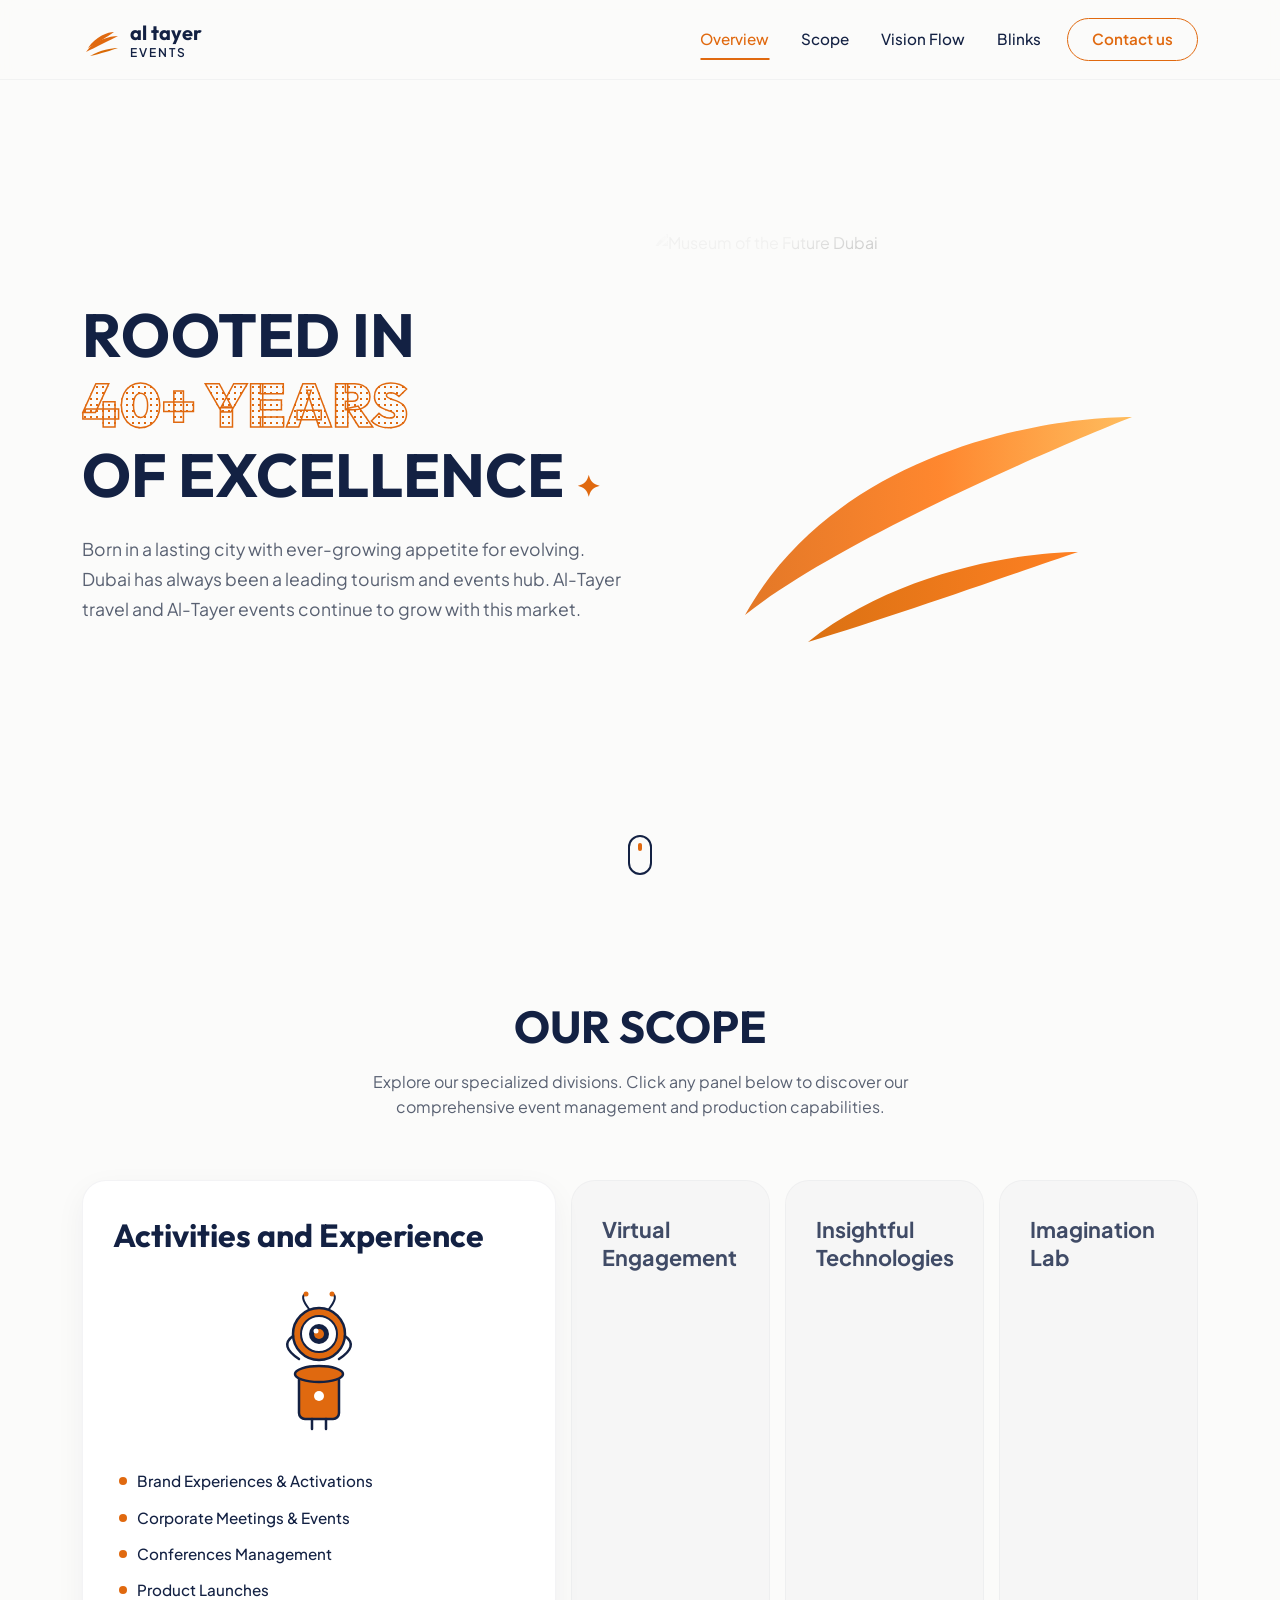
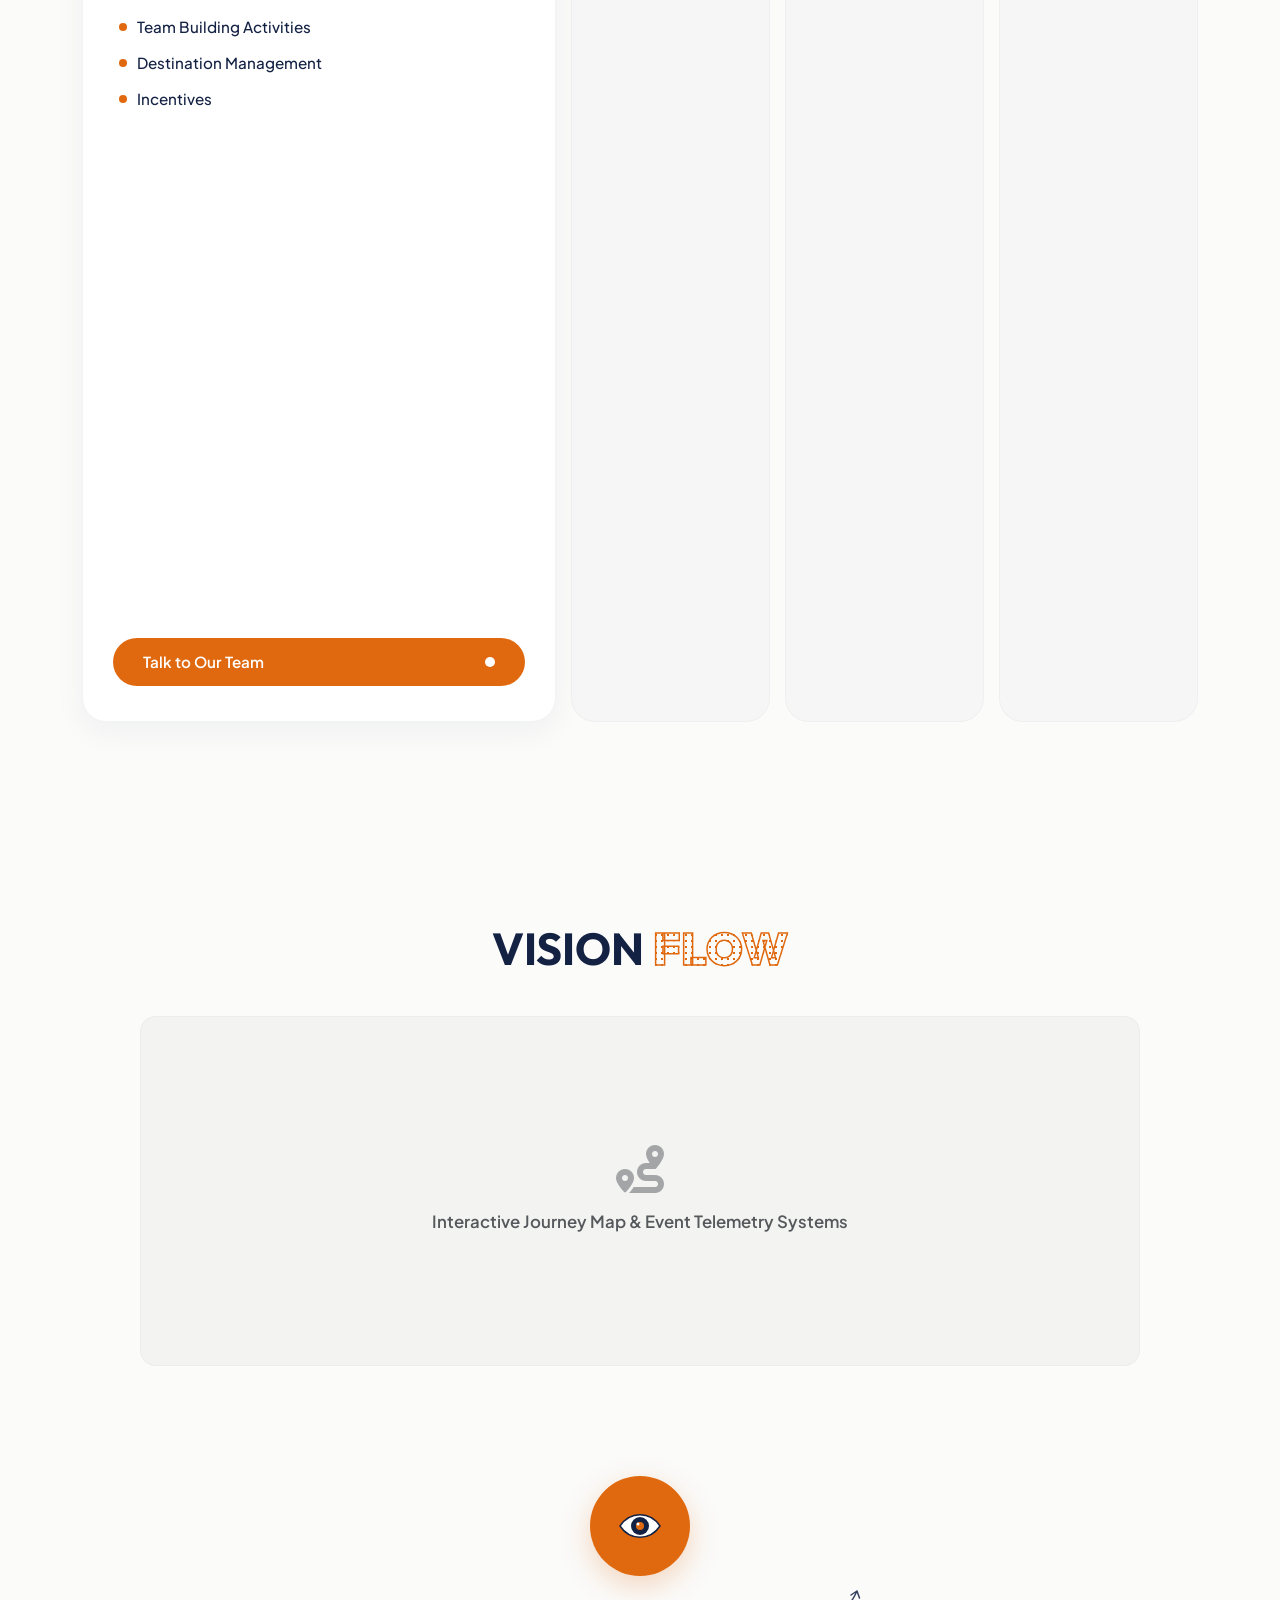
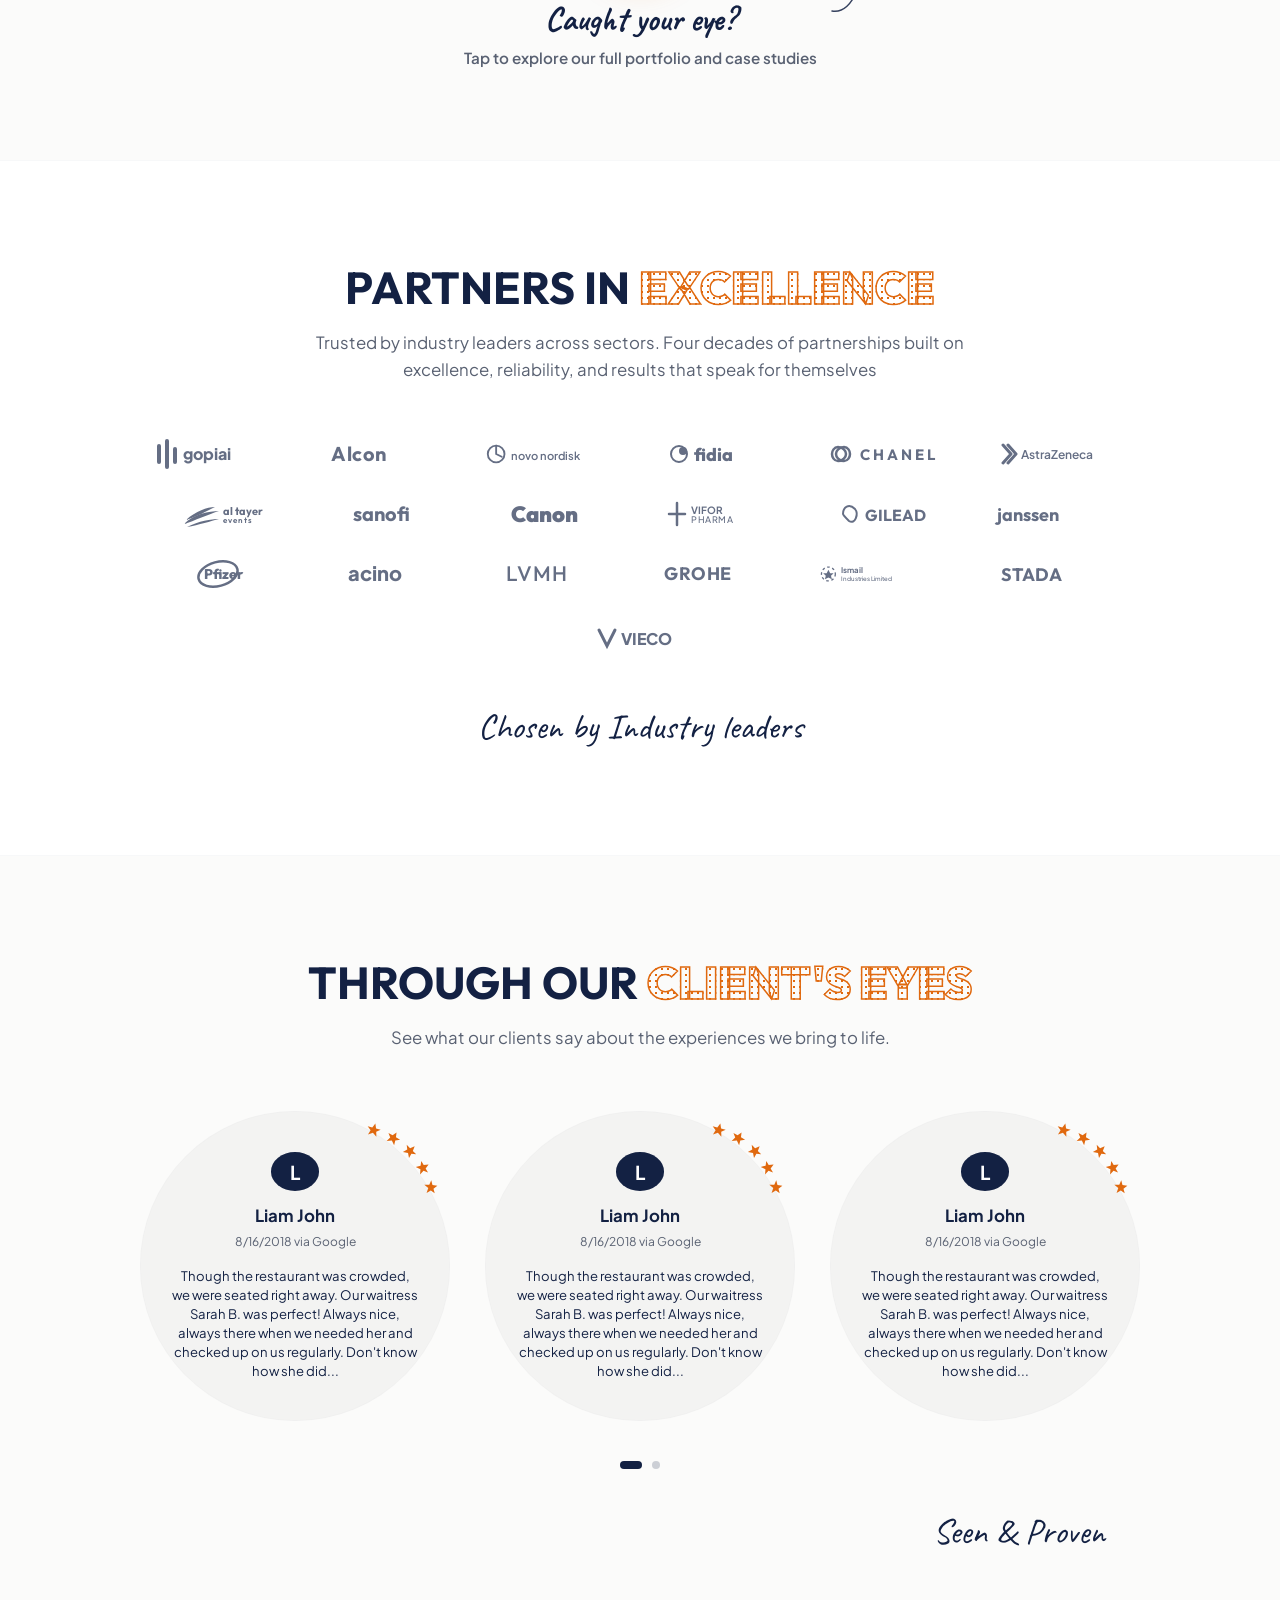
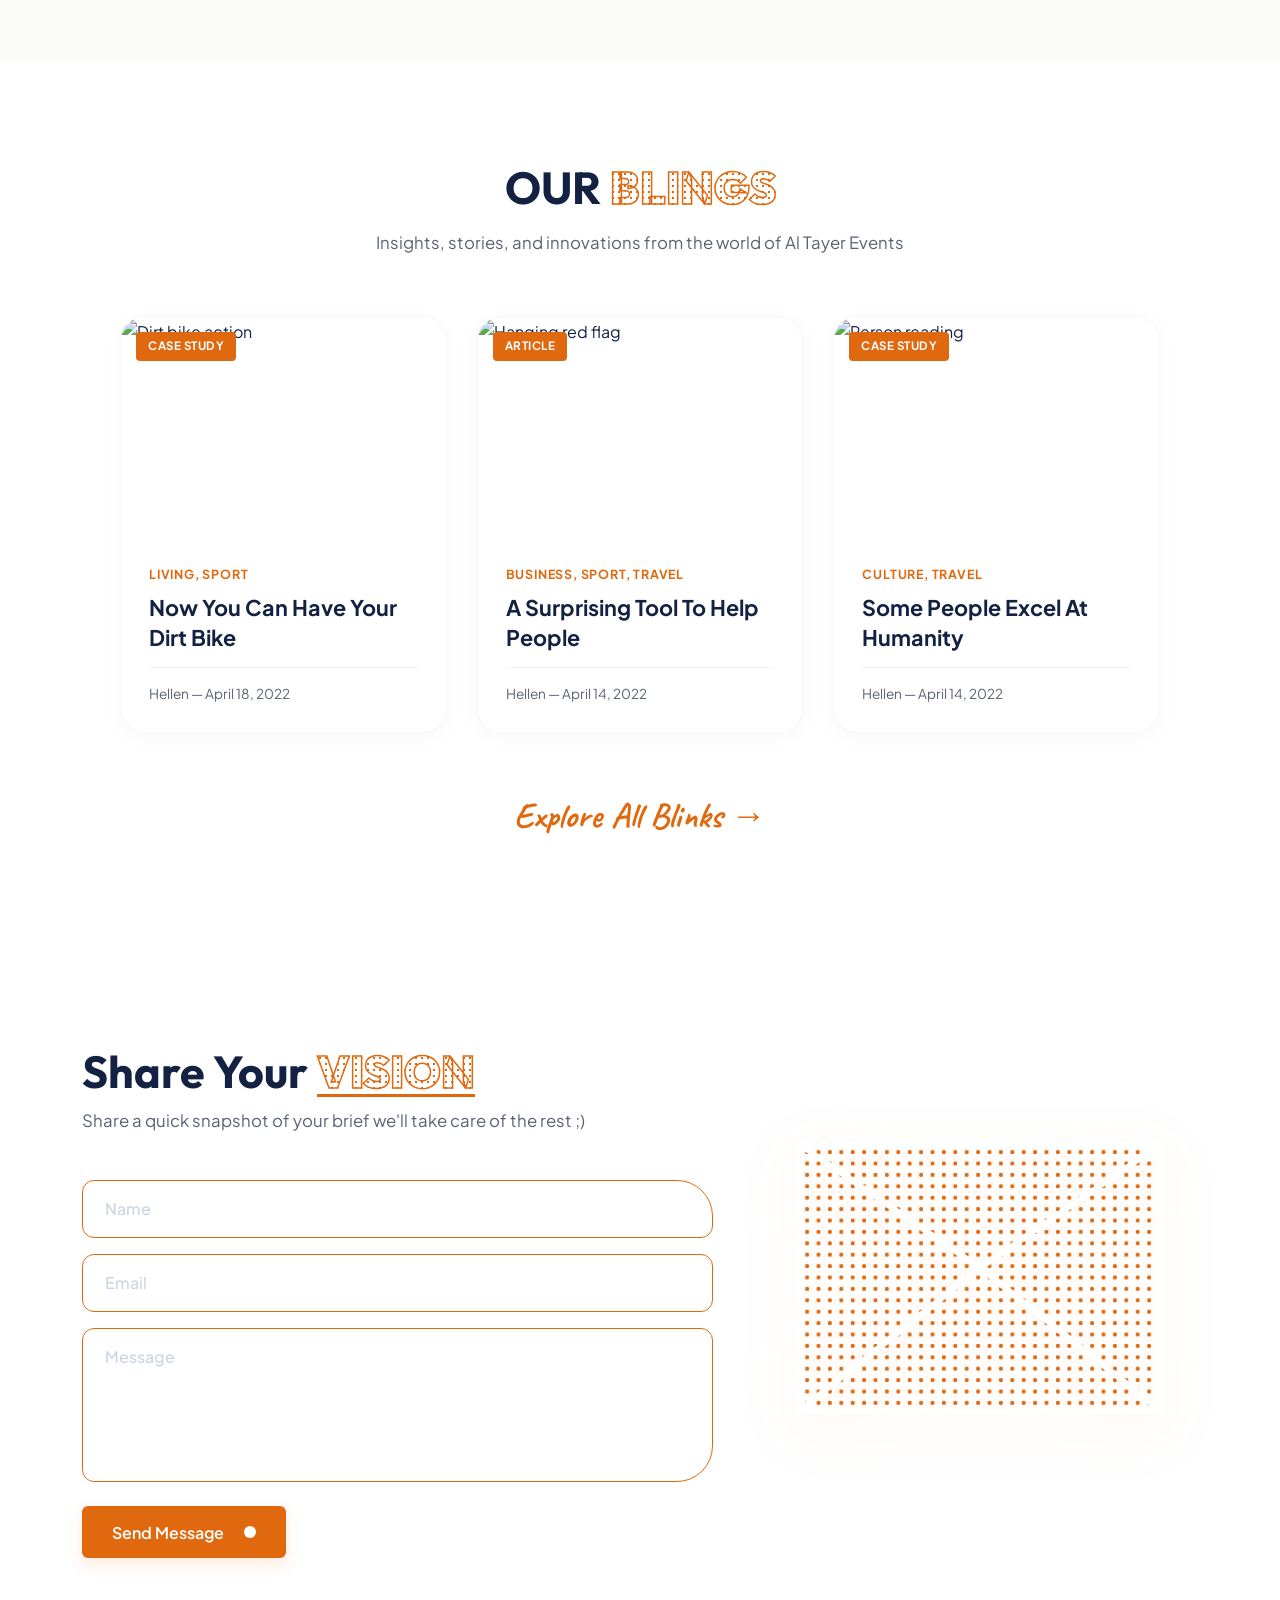
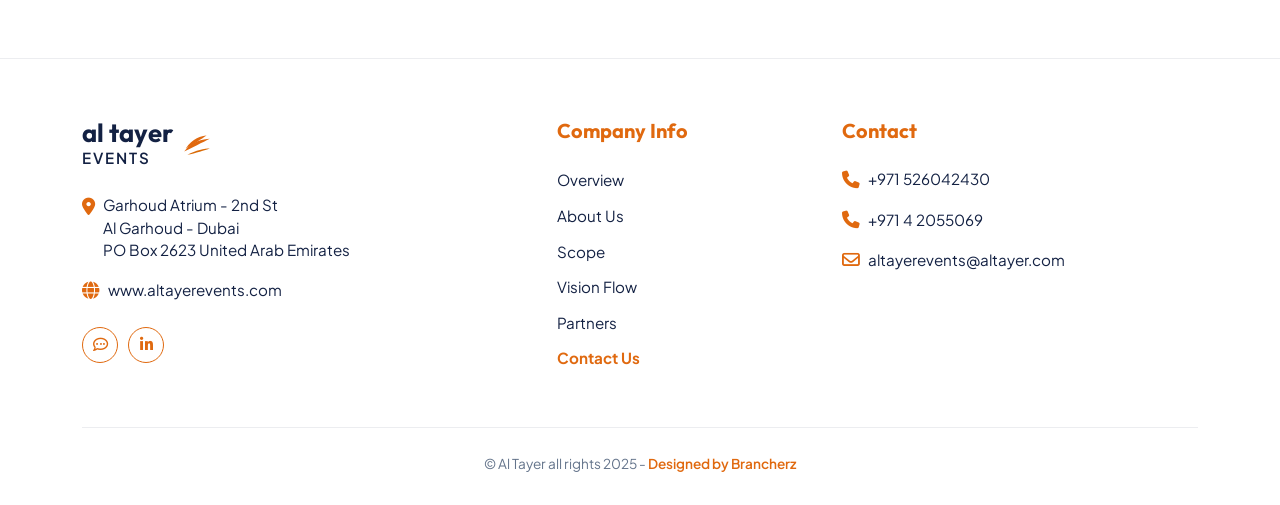
==== index.html @ 769240d3 "mostafa" ====
<!DOCTYPE html>
<html lang="en">
<head>
  <meta charset="UTF-8">
  <meta name="viewport" content="width=device-width, initial-scale=1.0">
  <meta name="description" content="Al Tayer Events - Roots in 40+ Years of Excellence. Premium event design, virtual engagement, and insightful technologies.">
  <title>Al Tayer Events - Rooted in Excellence</title>
  
  <!-- Bootstrap 5.3 CSS -->
  <link href="https://cdn.jsdelivr.net/npm/bootstrap@5.3.0/dist/css/bootstrap.min.css" rel="stylesheet">
  
  <!-- FontAwesome Icons -->
  <link rel="stylesheet" href="https://cdnjs.cloudflare.com/ajax/libs/font-awesome/6.4.0/css/all.min.css">
  
  <!-- Custom Stylesheets -->
  <link rel="stylesheet" href="css/style.css">
  <link rel="stylesheet" href="css/responsive.css">
</head>
<body>

  <!-- Sticky Glassmorphic Header -->
  <header>
    <nav class="navbar navbar-expand-lg custom-navbar fixed-top">
      <div class="container">
        <!-- Logo -->
        <a class="navbar-brand d-flex align-items-center" href="index.html">
          <svg class="me-2" width="40" height="40" viewBox="0 0 100 100" fill="none" xmlns="http://www.w3.org/2000/svg">
            <path d="M10 80C30 50 70 40 90 40C70 50 30 70 10 80Z" fill="#e0690f" />
            <path d="M20 90C45 75 75 70 90 70C75 75 45 85 20 90Z" fill="#d96a06" />
            <path d="M15 70C35 40 65 30 80 30C65 40 35 60 15 70Z" fill="#e0690f" />
          </svg>
          <div>
            <span class="navbar-brand-text">al tayer</span>
            <span class="navbar-brand-desc">events</span>
          </div>
        </a>

        <!-- Hamburger Toggler for Mobile -->
        <button class="navbar-toggler border-0" type="button" aria-controls="navbarNav" aria-expanded="false" aria-label="Toggle navigation">
          <span class="fa-solid fa-bars" style="color: var(--navy-primary); font-size: 1.5rem;"></span>
        </button>

        <!-- Navbar Links -->
        <div class="collapse navbar-collapse justify-content-end" id="navbarNav">
          <ul class="navbar-nav align-items-lg-center">
            <li class="nav-item">
              <a class="nav-link custom-nav-link active" href="index.html">Overview</a>
            </li>
            <li class="nav-item">
              <a class="nav-link custom-nav-link" href="index.html#scope">Scope</a>
            </li>
            <li class="nav-item">
              <a class="nav-link custom-nav-link" href="index.html#vision-flow">Vision Flow</a>
            </li>
            <li class="nav-item">
              <a class="nav-link custom-nav-link" href="blinks.html">Blinks</a>
            </li>
            <li class="nav-item">
              <a class="nav-link custom-nav-link nav-cta-btn" href="index.html#Contact">Contact us</a>
            </li>
          </ul>
        </div>
      </div>
    </nav>
  </header>

  <!-- Hero Section -->
  <section class="hero-section">
    <div class="container">
      <div class="row align-items-center">
        <!-- Text Column -->
        <div class="col-lg-6 reveal">
          <h1 class="hero-title">
            ROOTED IN<br>
            <span class="dotted-text">40+ YEARS</span><br>
            OF EXCELLENCE <span class="star-accent" style="color: var(--orange-primary); animation: pulseStar 3s ease-in-out infinite alternate;">✦</span>
          </h1>
          <p class="hero-subtitle" style="font-size: 1.1rem; line-height: 1.7; max-width: 540px;">
            Born in a lasting city with ever-growing appetite for evolving.<br>
            Dubai has always been a leading tourism and events hub. Al-Tayer travel and Al-Tayer events continue to grow with this market.
          </p>
        </div>
        
        <!-- Graphical / Image Column -->
        <div class="col-lg-6 mt-5 mt-lg-0 reveal">
          <div class="hero-graphic-container">
            <!-- Museum of the Future Backdrop Image -->
            <img class="hero-bg-crowd" src="https://images.unsplash.com/photo-1647424018304-45370d032890?auto=format&fit=crop&w=1000&q=80" alt="Museum of the Future Dubai" loading="lazy">
            <div class="hero-swoosh-overlay"></div>
            
            <!-- Styled Translucent Swoosh overlay representing the Orange "T" Wings Logo from Figma -->
            <svg class="hero-orange-swoosh" viewBox="0 0 500 500" fill="none" xmlns="http://www.w3.org/2000/svg">
              <!-- Top Big Swoosh -->
              <path d="M 50,400 C 150,220 380,180 480,180 C 380,220 150,320 50,400 Z" fill="url(#orange-grad-1)" opacity="0.9" />
              <!-- Bottom Small Swoosh -->
              <path d="M 120,430 C 220,350 360,330 420,330 C 360,350 220,400 120,430 Z" fill="url(#orange-grad-2)" opacity="0.95" />
              
              <!-- Definitions for smooth premium gradients -->
              <defs>
                <linearGradient id="orange-grad-1" x1="50" y1="290" x2="480" y2="290" gradientUnits="userSpaceOnUse">
                  <stop offset="0%" stop-color="#e0690f" />
                  <stop offset="50%" stop-color="#ff7a18" />
                  <stop offset="100%" stop-color="#ffb64d" />
                </linearGradient>
                <linearGradient id="orange-grad-2" x1="120" y1="380" x2="420" y2="380" gradientUnits="userSpaceOnUse">
                  <stop offset="0%" stop-color="#d96a06" />
                  <stop offset="100%" stop-color="#ff7a18" />
                </linearGradient>
              </defs>
            </svg>
          </div>
        </div>
      </div>
    </div>
    <!-- Mouse Scroll Down Indicator -->
    <a href="#scope" class="hero-scroll-indicator">
      <div class="mouse-scroll"></div>
    </a>
  </section>

  <!-- Scope Section (Accordion Tabs) -->
  <section id="scope" class="scope-section">
    <div class="container">
      <div class="row justify-content-center">
        <div class="col-md-8 text-center reveal">
          <h2 class="scope-title">OUR SCOPE</h2>
          <p class="scope-desc">
            Explore our specialized divisions. Click any panel below to discover our comprehensive event management and production capabilities.
          </p>
        </div>
      </div>
      
      <!-- Interactive Accordion Panels -->
      <div class="scope-accordion-container reveal">
        
        <!-- Panel 1: Activities and Experience (Expanded by Default) -->
        <div class="scope-panel expanded">
          <div class="scope-panel-title-collapsed">Activities and Experience</div>
          
          <div class="scope-panel-content">
            <h3 class="scope-panel-title-expanded">Activities and Experience</h3>
            <div class="scope-panel-img-wrapper">
              <!-- Inline SVG representing the orange robot character speaking at podium -->
              <svg width="150" height="150" viewBox="0 0 150 150" fill="none" xmlns="http://www.w3.org/2000/svg">
                <!-- Robotic Podium -->
                <rect x="55" y="90" width="40" height="45" rx="6" fill="#e0690f" stroke="#132143" stroke-width="2.5" />
                <ellipse cx="75" cy="90" rx="24" ry="8" fill="#e0690f" stroke="#132143" stroke-width="2.5" />
                <circle cx="75" cy="112" r="5" fill="#ffffff" />
                
                <!-- Thin Legs -->
                <path d="M 68,135 L 68,145" stroke="#132143" stroke-width="2.5" stroke-linecap="round" />
                <path d="M 82,135 L 82,145" stroke="#132143" stroke-width="2.5" stroke-linecap="round" />
                
                <!-- Robotic Speaker Body/Head (One-Eyed sphere) -->
                <circle cx="75" cy="50" r="26" fill="#e0690f" stroke="#132143" stroke-width="2.5" />
                <circle cx="75" cy="50" r="18" fill="#ffffff" stroke="#132143" stroke-width="2" />
                <circle cx="75" cy="50" r="10" fill="#132143" />
                <circle cx="75" cy="50" r="5" fill="#e0690f" />
                <circle cx="72" cy="47" r="2.5" fill="#ffffff" />

                <!-- Thin Stick Arms -->
                <path d="M 49,52 Q 35,62 55,75" stroke="#132143" stroke-width="2.5" stroke-linecap="round" fill="none" />
                <path d="M 101,52 Q 115,62 95,75" stroke="#132143" stroke-width="2.5" stroke-linecap="round" fill="none" />
                
                <!-- Antennas -->
                <path d="M 65,25 Q 55,12 62,10" stroke="#132143" stroke-width="2" stroke-linecap="round" fill="none" />
                <circle cx="62" cy="10" r="2.5" fill="#e0690f" />
                <path d="M 85,25 Q 95,12 88,10" stroke="#132143" stroke-width="2" stroke-linecap="round" fill="none" />
                <circle cx="88" cy="10" r="2.5" fill="#e0690f" />
              </svg>
            </div>
            <ul class="scope-panel-list">
              <li>Brand Experiences & Activations</li>
              <li>Corporate Meetings & Events</li>
              <li>Conferences Management</li>
              <li>Product Launches</li>
              <li>Team Building Activities</li>
              <li>Destination Management</li>
              <li>Incentives</li>
            </ul>
            <button class="scope-panel-btn">
              <span>Talk to Our Team</span>
              <span class="btn-dot"></span>
            </button>
          </div>
        </div>

        <!-- Panel 2: Virtual Engagement (Collapsed) -->
        <div class="scope-panel">
          <div class="scope-panel-title-collapsed">Virtual Engagement</div>
          
          <div class="scope-panel-content">
            <h3 class="scope-panel-title-expanded">Virtual Engagement</h3>
            <div class="scope-panel-img-wrapper">
              <!-- High-quality custom inline SVG of a premium tech-eye on iPad matching Screenshot 4 -->
              <svg width="180" height="130" viewBox="0 0 180 130" fill="none" xmlns="http://www.w3.org/2000/svg">
                <!-- iPad Stand -->
                <path d="M70 115 L110 115 L100 95 L80 95 Z" fill="#94a3b8" />
                <!-- iPad Base -->
                <rect x="30" y="25" width="120" height="80" rx="8" fill="#1e293b" stroke="#64748b" stroke-width="3" />
                <!-- iPad Screen -->
                <rect x="36" y="31" width="108" height="68" rx="4" fill="#f8fafc" />
                <circle cx="90" cy="94" r="2" fill="#64748b" />
                
                <!-- Eye Character on Screen -->
                <!-- Main Body -->
                <ellipse cx="90" cy="60" r="28" fill="#e2e8f0" stroke="#475569" stroke-width="2" />
                <!-- Pupil -->
                <circle cx="90" cy="60" r="16" fill="#132143" />
                <circle cx="90" cy="60" r="8" fill="#e0690f" />
                <circle cx="86" cy="56" r="3" fill="#ffffff" />
                <!-- Antennas/Eyebrows -->
                <path d="M 75,38 C 80,30 90,30 95,30" stroke="#e0690f" stroke-width="2" stroke-linecap="round" />
                <circle cx="95" cy="30" r="3" fill="#e0690f" />
                <!-- Hands -->
                <path d="M 52,65 Q 40,55 45,45" stroke="#475569" stroke-width="2.5" stroke-linecap="round" />
                <circle cx="45" cy="45" r="2.5" fill="#e0690f" />
                <path d="M 128,65 Q 140,55 135,45" stroke="#475569" stroke-width="2.5" stroke-linecap="round" />
                <circle cx="135" cy="45" r="2.5" fill="#e0690f" />
              </svg>
            </div>
            <ul class="scope-panel-list">
              <li>Virtual Events & Meetings</li>
              <li>Green Screen Studio Sets</li>
              <li>Virtual Conferences And Exhibitions</li>
              <li>Hybrid Events</li>
              <li>Virtual Graphics And Animations</li>
              <li>Webinar Series</li>
              <li>Live Streaming</li>
            </ul>
            <button class="scope-panel-btn">
              <span>Talk to Our Team</span>
              <span class="btn-dot"></span>
            </button>
          </div>
        </div>

        <!-- Panel 3: Insightful Technologies (Collapsed) -->
        <div class="scope-panel">
          <div class="scope-panel-title-collapsed">Insightful Technologies</div>
          
          <div class="scope-panel-content">
            <h3 class="scope-panel-title-expanded">Insightful Technologies</h3>
            <div class="scope-panel-img-wrapper">
              <!-- High-quality Custom SVG of standing Camera Eye matching Screenshot 5 -->
              <svg width="150" height="130" viewBox="0 0 150 130" fill="none" xmlns="http://www.w3.org/2000/svg">
                <!-- Robotic Legs -->
                <path d="M 60,95 L 45,120 L 55,120" stroke="#475569" stroke-width="3" stroke-linecap="round" />
                <path d="M 90,95 L 105,120 L 95,120" stroke="#475569" stroke-width="3" stroke-linecap="round" />
                
                <!-- Camera Eye Sphere -->
                <circle cx="75" cy="60" r="32" fill="#e2e8f0" stroke="#475569" stroke-width="3" />
                <!-- Big Lens ring -->
                <circle cx="75" cy="60" r="20" fill="#132143" stroke="#e0690f" stroke-width="2.5" />
                <circle cx="75" cy="60" r="10" fill="#0b1328" />
                <circle cx="71" cy="56" r="3.5" fill="#ffffff" />
                
                <!-- Side ears/brackets -->
                <rect x="37" y="52" width="6" height="16" rx="3" fill="#e0690f" />
                <rect x="107" y="52" width="6" height="16" rx="3" fill="#e0690f" />
                
                <!-- Antenna -->
                <path d="M 75,28 L 75,12" stroke="#475569" stroke-width="2.5" />
                <circle cx="75" cy="10" r="4" fill="#e0690f" />
              </svg>
            </div>
            <ul class="scope-panel-list">
              <li>Audiovisual Equipment And Technology</li>
              <li>Stage Design And Production</li>
              <li>Event Branding Activation And Production</li>
              <li>Projection Mapping</li>
              <li>Exhibition And Display Stands Production</li>
              <li>Videography / Video Editing</li>
              <li>Registration Portals And Apps Development</li>
            </ul>
            <button class="scope-panel-btn">
              <span>Talk to Our Team</span>
              <span class="btn-dot"></span>
            </button>
          </div>
        </div>

        <!-- Panel 4: Imagination Lab (Collapsed) -->
        <div class="scope-panel">
          <div class="scope-panel-title-collapsed">Imagination Lab</div>
          
          <div class="scope-panel-content">
            <h3 class="scope-panel-title-expanded">Imagination Lab</h3>
            <div class="scope-panel-img-wrapper">
              <!-- High-quality Custom SVG representing virtual VR spaces -->
              <svg width="120" height="120" viewBox="0 0 120 120" fill="none" xmlns="http://www.w3.org/2000/svg">
                <circle cx="60" cy="60" r="45" fill="var(--orange-light)" />
                <path d="M35 50 C45 40, 75 40, 85 50 C95 60, 95 70, 85 80 C75 90, 45 90, 35 80 Z" stroke="var(--navy-primary)" stroke-width="4" stroke-linecap="round" />
                <!-- VR headset outline -->
                <rect x="42" y="52" width="36" height="18" rx="6" fill="var(--navy-primary)" />
                <path d="M42 61 L78 61" stroke="var(--orange-primary)" stroke-width="2" />
                <circle cx="48" cy="61" r="2" fill="var(--white)" />
                <circle cx="72" cy="61" r="2" fill="var(--white)" />
              </svg>
            </div>
            <ul class="scope-panel-list">
              <li>AR & VR Custom Activations</li>
              <li>Interactive Art Displays</li>
              <li>Hologram Projection mapping</li>
              <li>AI Event Avatars & Interactions</li>
              <li>Gamification Hubs & Gaming Booths</li>
              <li>Gesture-Controlled Technology</li>
            </ul>
            <button class="scope-panel-btn">
              <span>Talk to Our Team</span>
              <span class="btn-dot"></span>
            </button>
          </div>
        </div>

      </div>
    </div>
  </section>

  <!-- Vision Flow Section -->
  <section id="vision-flow" id="vision-flow" class="vision-flow-section" style="padding: 100px 0 20px 0; background-color: var(--bg-warm); text-align: center;">
    <div class="container">
      <h2 class="scope-title" style="font-size: 2.8rem; font-weight: 700; color: var(--navy-primary); margin-bottom: 40px;">
        VISION <span class="dotted-text">FLOW</span>
      </h2>
      <!-- Light Gray placeholder box matching Figma Screenshot 1 -->
      <div class="reveal mx-auto rounded-4" style="background-color: #f3f3f2; border: 1px solid rgba(19, 33, 67, 0.03); max-width: 1000px; height: 350px; display: flex; align-items: center; justify-content: center;">
        <div class="text-center p-4">
          <i class="fa-solid fa-route text-muted mb-3" style="font-size: 3rem; opacity: 0.5;"></i>
          <p class="text-muted mb-0" style="font-size: 1.05rem; font-weight: 600;">Interactive Journey Map & Event Telemetry Systems</p>
        </div>
      </div>
    </div>
  </section>

  <!-- Caught Your Eye Portfolio CTA -->
  <section class="eye-cta-container reveal">
    <a href="blinks.html" class="eye-cta-button">
      <!-- Custom High-Fidelity Eye SVG inside Orange Button -->
      <svg width="50" height="50" viewBox="0 0 100 100" fill="none" xmlns="http://www.w3.org/2000/svg">
        <!-- Sclera -->
        <path d="M 10,50 C 30,20 70,20 90,50 C 70,80 30,80 10,50 Z" fill="#ffffff" stroke="#132143" stroke-width="3" />
        <!-- Iris -->
        <circle cx="50" cy="50" r="18" fill="#132143" />
        <!-- Pupil -->
        <circle cx="50" cy="50" r="8" fill="#e0690f" />
        <!-- Reflection highlight -->
        <circle cx="46" cy="46" r="3" fill="#ffffff" />
      </svg>
    </a>
    <div class="eye-cta-label-container">
      <!-- Curved handdrawn sketch arrow pointing to the button -->
      <svg class="eye-cta-handdrawn-arrow" viewBox="0 0 100 100" fill="none" xmlns="http://www.w3.org/2000/svg">
        <path d="M 20,80 Q 50,85 70,40 M 70,40 L 58,48 M 70,40 L 75,54" stroke="#132143" stroke-width="3" stroke-linecap="round" fill="none" />
      </svg>
      <div class="eye-cta-text-hand">Caught your eye?</div>
      <div class="eye-cta-desc">Tap to explore our full portfolio and case studies</div>
    </div>
  </section>

  <!-- Partners Section -->
  <section class="partners-section reveal">
    <div class="container">
      <h2 class="section-title">PARTNERS IN <span class="dotted-text">EXCELLENCE</span></h2>
      <p class="section-desc">
        Trusted by industry leaders across sectors. Four decades of partnerships built on excellence, reliability, and results that speak for themselves
      </p>
      
      <div class="logo-grid">
        <!-- Row 1 -->
        <div class="logo-row">
          <!-- gopiai -->
          <div class="partner-logo" title="gopiai">
            <svg viewBox="0 0 120 30" width="100" height="25">
              <rect x="0" y="5" width="4" height="20" rx="2" fill="currentColor" />
              <rect x="8" y="0" width="4" height="30" rx="2" fill="currentColor" />
              <rect x="16" y="8" width="4" height="17" rx="2" fill="currentColor" />
              <text x="26" y="21" font-family="'Plus Jakarta Sans', sans-serif" font-weight="800" font-size="16px" fill="currentColor">gopiai</text>
            </svg>
          </div>
          <!-- Alcon -->
          <div class="partner-logo" title="Alcon">
            <svg viewBox="0 0 100 30" width="90" height="25">
              <text x="0" y="22" font-family="'Outfit', sans-serif" font-weight="700" font-size="20px" letter-spacing="0.5px" fill="currentColor">Alcon</text>
            </svg>
          </div>
          <!-- Novo Nordisk -->
          <div class="partner-logo" title="Novo Nordisk">
            <svg viewBox="0 0 140 30" width="120" height="25">
              <circle cx="12" cy="15" r="9" stroke="currentColor" stroke-width="2" fill="none" />
              <path d="M12,6 L12,15 L18,18" stroke="currentColor" stroke-width="2" stroke-linecap="round" fill="none" />
              <text x="28" y="21" font-family="'Plus Jakarta Sans', sans-serif" font-weight="600" font-size="12px" fill="currentColor">novo nordisk</text>
            </svg>
          </div>
          <!-- Fidia -->
          <div class="partner-logo" title="Fidia">
            <svg viewBox="0 0 100 30" width="90" height="25">
              <circle cx="10" cy="15" r="8" fill="none" stroke="currentColor" stroke-width="2" />
              <circle cx="14" cy="12" r="4" fill="currentColor" />
              <text x="25" y="22" font-family="'Outfit', sans-serif" font-weight="800" font-size="18px" fill="currentColor">fidia</text>
            </svg>
          </div>
          <!-- Chanel -->
          <div class="partner-logo" title="Chanel">
            <svg viewBox="0 0 110 30" width="100" height="25">
              <path d="M10,8 C15,8 18,12 18,15 C18,18 15,22 10,22 C6,22 4,18 4,15 C4,12 6,8 10,8 Z" stroke="currentColor" stroke-width="2.5" fill="none" />
              <path d="M16,8 C11,8 8,12 8,15 C8,18 11,22 16,22 C20,22 22,18 22,15 C22,12 20,8 16,8 Z" stroke="currentColor" stroke-width="2.5" fill="none" />
              <text x="32" y="21" font-family="'Outfit', sans-serif" font-weight="700" font-size="15px" letter-spacing="3px" fill="currentColor">CHANEL</text>
            </svg>
          </div>
          <!-- AstraZeneca -->
          <div class="partner-logo" title="AstraZeneca">
            <svg viewBox="0 0 130 30" width="110" height="25">
              <path d="M10,6 L18,15 L10,24" stroke="currentColor" stroke-width="3" stroke-linecap="round" stroke-linejoin="round" fill="none" />
              <path d="M15,6 L23,15 L15,24" stroke="currentColor" stroke-width="3" stroke-linecap="round" stroke-linejoin="round" fill="none" />
              <text x="28" y="20" font-family="'Plus Jakarta Sans', sans-serif" font-weight="600" font-size="12px" fill="currentColor">AstraZeneca</text>
            </svg>
          </div>
        </div>
        
        <!-- Row 2 -->
        <div class="logo-row">
          <!-- Al Tayer -->
          <div class="partner-logo" title="Al Tayer">
            <svg viewBox="0 0 120 30" width="100" height="25">
              <path d="M5 25C15 15 30 12 40 12C30 15 15 22 5 25Z" fill="currentColor" />
              <path d="M8 28C20 22 32 20 40 20C32 22 20 26 8 28Z" fill="currentColor" />
              <path d="M7 21C17 12 28 8 36 8C28 12 17 18 7 21Z" fill="currentColor" />
              <text x="44" y="16" font-family="'Outfit', sans-serif" font-weight="700" font-size="11px" fill="currentColor">al tayer</text>
              <text x="44" y="24" font-family="'Outfit', sans-serif" font-weight="600" font-size="8px" letter-spacing="1px" fill="currentColor">events</text>
            </svg>
          </div>
          <!-- Sanofi -->
          <div class="partner-logo" title="Sanofi">
            <svg viewBox="0 0 100 30" width="90" height="25">
              <text x="0" y="22" font-family="'Outfit', sans-serif" font-weight="700" font-size="20px" fill="currentColor">sanofi</text>
            </svg>
          </div>
          <!-- Canon -->
          <div class="partner-logo" title="Canon">
            <svg viewBox="0 0 100 30" width="90" height="25">
              <text x="0" y="23" font-family="'Outfit', sans-serif" font-weight="900" font-size="22px" fill="currentColor">Canon</text>
            </svg>
          </div>
          <!-- Vifor Pharma -->
          <div class="partner-logo" title="Vifor Pharma">
            <svg viewBox="0 0 120 30" width="100" height="25">
              <path d="M12,4 L12,26 M4,15 L20,15" stroke="currentColor" stroke-width="2.5" stroke-linecap="round" fill="none" />
              <text x="26" y="15" font-family="'Plus Jakarta Sans', sans-serif" font-weight="700" font-size="10px" fill="currentColor">VIFOR</text>
              <text x="26" y="24" font-family="'Plus Jakarta Sans', sans-serif" font-weight="500" font-size="9px" letter-spacing="0.5px" fill="currentColor">PHARMA</text>
            </svg>
          </div>
          <!-- Gilead -->
          <div class="partner-logo" title="Gilead">
            <svg viewBox="0 0 100 30" width="90" height="25">
              <path d="M4,15 C4,8 10,4 16,10 C20,15 16,26 10,22 C6,18 4,16 4,15 Z" fill="none" stroke="currentColor" stroke-width="2" />
              <text x="26" y="22" font-family="'Outfit', sans-serif" font-weight="700" font-size="16px" fill="currentColor">GILEAD</text>
            </svg>
          </div>
          <!-- Janssen -->
          <div class="partner-logo" title="Janssen">
            <svg viewBox="0 0 100 30" width="90" height="25">
              <text x="0" y="22" font-family="'Outfit', sans-serif" font-weight="700" font-size="18px" fill="currentColor">janssen</text>
            </svg>
          </div>
        </div>
        
        <!-- Row 3 -->
        <div class="logo-row">
          <!-- Pfizer -->
          <div class="partner-logo" title="Pfizer">
            <svg viewBox="0 0 100 30" width="90" height="25">
              <ellipse cx="28" cy="15" rx="20" ry="12" stroke="currentColor" stroke-width="2.5" fill="none" transform="rotate(-15 28 15)" />
              <text x="14" y="20" font-family="'Outfit', sans-serif" font-weight="800" font-size="14px" italic fill="currentColor">Pfizer</text>
            </svg>
          </div>
          <!-- Acino -->
          <div class="partner-logo" title="Acino">
            <svg viewBox="0 0 100 30" width="90" height="25">
              <text x="0" y="22" font-family="'Plus Jakarta Sans', sans-serif" font-weight="800" font-size="20px" fill="currentColor">acino</text>
            </svg>
          </div>
          <!-- LVMH -->
          <div class="partner-logo" title="LVMH">
            <svg viewBox="0 0 100 30" width="90" height="25">
              <text x="0" y="22" font-family="'Outfit', sans-serif" font-weight="500" font-size="21px" letter-spacing="1px" fill="currentColor">LVMH</text>
            </svg>
          </div>
          <!-- Grohe -->
          <div class="partner-logo" title="Grohe">
            <svg viewBox="0 0 100 30" width="90" height="25">
              <text x="0" y="21" font-family="'Outfit', sans-serif" font-weight="700" font-size="18px" letter-spacing="0.5px" fill="currentColor">GROHE</text>
            </svg>
          </div>
          <!-- Ismail Industries -->
          <div class="partner-logo" title="Ismail Industries">
            <svg viewBox="0 0 150 30" width="130" height="25">
              <circle cx="12" cy="15" r="8" stroke="currentColor" stroke-width="1.5" stroke-dasharray="3,3" fill="none" />
              <polygon points="12,10 14,14 18,14 15,17 16,21 12,19 8,21 9,17 6,14 10,14" fill="currentColor" />
              <text x="26" y="14" font-family="'Plus Jakarta Sans', sans-serif" font-weight="700" font-size="9px" fill="currentColor">Ismail</text>
              <text x="26" y="23" font-family="'Plus Jakarta Sans', sans-serif" font-weight="500" font-size="7px" fill="currentColor">Industries Limited</text>
            </svg>
          </div>
          <!-- Stada -->
          <div class="partner-logo" title="Stada">
            <svg viewBox="0 0 90 30" width="80" height="25">
              <text x="0" y="22" font-family="'Outfit', sans-serif" font-weight="700" font-size="18px" fill="currentColor">STADA</text>
            </svg>
          </div>
          <!-- Vieco -->
          <div class="partner-logo" title="Vieco">
            <svg viewBox="0 0 90 30" width="80" height="25">
              <path d="M4,6 L12,22 L20,6" stroke="currentColor" stroke-width="3" stroke-linecap="round" fill="none" />
              <text x="26" y="21" font-family="'Plus Jakarta Sans', sans-serif" font-weight="800" font-size="16px" fill="currentColor">VIECO</text>
            </svg>
          </div>
        </div>
      </div>
      
      <div class="partners-handdrawn-footer reveal">Chosen by Industry leaders</div>
    </div>
  </section>

  <!-- Testimonials Section -->
  <section class="testimonials-section reveal">
    <div class="container">
      <h2 class="section-title">THROUGH OUR <span class="dotted-text">CLIENT'S EYES</span></h2>
      <p class="section-desc">
        See what our clients say about the experiences we bring to life.
      </p>
      
      <div class="testimonials-grid">
        <!-- Card 1 -->
        <div class="testimonial-circle-card">
          <!-- Curved Stars SVG curving along top-right border -->
          <svg class="curved-stars-svg" viewBox="0 0 120 120" xmlns="http://www.w3.org/2000/svg">
            <defs>
              <path id="star" d="M 0,-6 L 1.8,-1.8 L 6.2,-1.8 L 2.7,1 L 4,5.4 L 0,2.7 L -4,5.4 L -2.7,1 L -6.2,-1.8 L -1.8,-1.8 Z" fill="#e0690f" />
            </defs>
            <g transform="translate(20, 100)">
              <use href="#star" x="19.4" y="-72.4" transform="rotate(15 19.4 -72.4)" />
              <use href="#star" x="37.5" y="-64.9" transform="rotate(30 37.5 -64.9)" />
              <use href="#star" x="53.0" y="-53.0" transform="rotate(45 53.0 -53.0)" />
              <use href="#star" x="64.9" y="-37.5" transform="rotate(60 64.9 -37.5)" />
              <use href="#star" x="72.4" y="-19.4" transform="rotate(75 72.4 -19.4)" />
            </g>
          </svg>
          
          <div class="testimonial-avatar">L</div>
          <div class="testimonial-name">Liam John</div>
          <div class="testimonial-meta">8/16/2018 via Google</div>
          <p class="testimonial-body">
            Though the restaurant was crowded, we were seated right away. Our waitress Sarah B. was perfect! Always nice, always there when we needed her and checked up on us regularly. Don't know how she did...
          </p>
        </div>

        <!-- Card 2 -->
        <div class="testimonial-circle-card">
          <!-- Curved Stars SVG curving along top-right border -->
          <svg class="curved-stars-svg" viewBox="0 0 120 120" xmlns="http://www.w3.org/2000/svg">
            <defs>
              <path id="star" d="M 0,-6 L 1.8,-1.8 L 6.2,-1.8 L 2.7,1 L 4,5.4 L 0,2.7 L -4,5.4 L -2.7,1 L -6.2,-1.8 L -1.8,-1.8 Z" fill="#e0690f" />
            </defs>
            <g transform="translate(20, 100)">
              <use href="#star" x="19.4" y="-72.4" transform="rotate(15 19.4 -72.4)" />
              <use href="#star" x="37.5" y="-64.9" transform="rotate(30 37.5 -64.9)" />
              <use href="#star" x="53.0" y="-53.0" transform="rotate(45 53.0 -53.0)" />
              <use href="#star" x="64.9" y="-37.5" transform="rotate(60 64.9 -37.5)" />
              <use href="#star" x="72.4" y="-19.4" transform="rotate(75 72.4 -19.4)" />
            </g>
          </svg>
          
          <div class="testimonial-avatar">L</div>
          <div class="testimonial-name">Liam John</div>
          <div class="testimonial-meta">8/16/2018 via Google</div>
          <p class="testimonial-body">
            Though the restaurant was crowded, we were seated right away. Our waitress Sarah B. was perfect! Always nice, always there when we needed her and checked up on us regularly. Don't know how she did...
          </p>
        </div>

        <!-- Card 3 -->
        <div class="testimonial-circle-card">
          <!-- Curved Stars SVG curving along top-right border -->
          <svg class="curved-stars-svg" viewBox="0 0 120 120" xmlns="http://www.w3.org/2000/svg">
            <defs>
              <path id="star" d="M 0,-6 L 1.8,-1.8 L 6.2,-1.8 L 2.7,1 L 4,5.4 L 0,2.7 L -4,5.4 L -2.7,1 L -6.2,-1.8 L -1.8,-1.8 Z" fill="#e0690f" />
            </defs>
            <g transform="translate(20, 100)">
              <use href="#star" x="19.4" y="-72.4" transform="rotate(15 19.4 -72.4)" />
              <use href="#star" x="37.5" y="-64.9" transform="rotate(30 37.5 -64.9)" />
              <use href="#star" x="53.0" y="-53.0" transform="rotate(45 53.0 -53.0)" />
              <use href="#star" x="64.9" y="-37.5" transform="rotate(60 64.9 -37.5)" />
              <use href="#star" x="72.4" y="-19.4" transform="rotate(75 72.4 -19.4)" />
            </g>
          </svg>
          
          <div class="testimonial-avatar">L</div>
          <div class="testimonial-name">Liam John</div>
          <div class="testimonial-meta">8/16/2018 via Google</div>
          <p class="testimonial-body">
            Though the restaurant was crowded, we were seated right away. Our waitress Sarah B. was perfect! Always nice, always there when we needed her and checked up on us regularly. Don't know how she did...
          </p>
        </div>
      </div>
      
      <!-- Testimonials Pagination Dots -->
      <div class="testimonials-dots-nav">
        <button class="testimonial-dot-btn active"></button>
        <button class="testimonial-dot-btn"></button>
      </div>

      <div class="testimonials-handdrawn-footer reveal">Seen & Proven</div>
    </div>
  </section>

  <!-- Our Blings Section -->
  <section class="blings-home-section reveal">
    <div class="container">
      <h2 class="section-title">OUR <span class="dotted-text">BLINGS</span></h2>
      <p class="section-desc">
        Insights, stories, and innovations from the world of Al Tayer Events
      </p>
      
      <div class="blings-home-grid">
        <!-- Card 1 -->
        <article class="bling-card-home">
          <div class="img-container">
            <img src="https://images.unsplash.com/photo-1558981806-ec527fa84c39?auto=format&fit=crop&w=600&q=80" alt="Dirt bike action" loading="lazy">
            <span class="bling-badge-top">Case Study</span>
          </div>
          <div class="bling-body-home">
            <span class="bling-meta-taglist">Living, Sport</span>
            <a href="blinks.html" class="bling-title-home">Now You Can Have Your Dirt Bike</a>
            <div class="bling-author-row">
              Hellen — April 18, 2022
            </div>
          </div>
        </article>

        <!-- Card 2 -->
        <article class="bling-card-home">
          <div class="img-container">
            <img src="https://images.unsplash.com/photo-1541432901042-2d8bd64b4a9b?auto=format&fit=crop&w=600&q=80" alt="Hanging red flag" loading="lazy">
            <span class="bling-badge-top">Article</span>
          </div>
          <div class="bling-body-home">
            <span class="bling-meta-taglist">Business, Sport, Travel</span>
            <a href="blinks.html" class="bling-title-home">A Surprising Tool To Help People</a>
            <div class="bling-author-row">
              Hellen — April 14, 2022
            </div>
          </div>
        </article>

        <!-- Card 3 -->
        <article class="bling-card-home">
          <div class="img-container">
            <img src="https://images.unsplash.com/photo-1512820790803-83ca734da794?auto=format&fit=crop&w=600&q=80" alt="Person reading" loading="lazy">
            <span class="bling-badge-top">Case Study</span>
          </div>
          <div class="bling-body-home">
            <span class="bling-meta-taglist">Culture, Travel</span>
            <a href="blinks.html" class="bling-title-home">Some People Excel At Humanity</a>
            <div class="bling-author-row">
              Hellen — April 14, 2022
            </div>
          </div>
        </article>
      </div>
      
      <a href="blinks.html" class="blings-explore-all-link">Explore All Blinks →</a>
    </div>
  </section>

  <!-- Share Your Vision Section -->
  <section class="share-vision-section reveal" id="Contact">
    <div class="container">
      <div class="row align-items-center g-5">
        <!-- Form Column -->
        <div class="col-lg-7">
          <h2 class="section-title">Share Your <span class="dotted-text">VISION</span></h2>
          <p class="section-desc">
            Share a quick snapshot of your brief we'll take care of the rest ;)
          </p>
          
          <form id="homeContactForm" novalidate>
            <!-- Name -->
            <div class="form-group mb-3">
              <input type="text" id="homeFullName" class="form-control contact-input contact-input-name" placeholder="Name" required>
              <div class="invalid-feedback">Please enter your name.</div>
            </div>
            
            <!-- Email -->
            <div class="form-group mb-3">
              <input type="email" id="homeEmail" class="form-control contact-input contact-input-email" placeholder="Email" required>
              <div class="invalid-feedback">Please enter a valid email.</div>
            </div>

            <!-- Message -->
            <div class="form-group mb-4">
              <textarea id="homeMessage" class="form-control contact-input contact-input-message" rows="5" placeholder="Message" required></textarea>
              <div class="invalid-feedback">Please enter your message.</div>
            </div>

            <button type="submit" class="submit-form-btn-rect">
              <span>Send Message</span>
              <span class="btn-dot-white"></span>
            </button>
          </form>
        </div>

        <!-- Graphic Column -->
        <div class="col-lg-5 contact-graphic-col mt-5 mt-lg-0">
          <!-- Inline High-Fidelity SVG of Closed Envelope composed entirely of Orange Dot Matrix Grid matching Screenshot 2 -->
          <svg class="contact-envelope-svg" viewBox="0 0 400 300" fill="none" xmlns="http://www.w3.org/2000/svg">
            <defs>
              <pattern id="home-envelope-dot-grid" x="0" y="0" width="12" height="12" patternUnits="userSpaceOnUse">
                <circle cx="6" cy="6" r="2.2" fill="#e0690f" />
              </pattern>
            </defs>
            <!-- Envelope Flaps defined as polygons filled with the dot grid, separated by thick white gaps representing folds -->
            <!-- Top Flap -->
            <polygon points="10,10 390,10 200,140" fill="url(#home-envelope-dot-grid)" stroke="#ffffff" stroke-width="6" stroke-linejoin="round" />
            
            <!-- Left Flap -->
            <polygon points="10,10 10,290 200,140" fill="url(#home-envelope-dot-grid)" stroke="#ffffff" stroke-width="6" stroke-linejoin="round" />
            
            <!-- Right Flap -->
            <polygon points="390,10 390,290 200,140" fill="url(#home-envelope-dot-grid)" stroke="#ffffff" stroke-width="6" stroke-linejoin="round" />
            
            <!-- Bottom Flap -->
            <polygon points="10,290 390,290 200,140" fill="url(#home-envelope-dot-grid)" stroke="#ffffff" stroke-width="6" stroke-linejoin="round" />
          </svg>
        </div>
      </div>
    </div>
  </section>

  <!-- Success Modal Popup -->
  <div class="modal fade" id="homeSuccessModal" tabindex="-1" aria-labelledby="homeSuccessModalLabel" aria-hidden="true">
    <div class="modal-dialog modal-dialog-centered">
      <div class="modal-content rounded-4 border-0 p-4" style="background-color: var(--white); box-shadow: var(--shadow-card);">
        <div class="modal-body text-center">
          <div class="mx-auto mb-3 d-flex align-items-center justify-content-center rounded-circle" style="width: 70px; height: 70px; background-color: var(--orange-light); color: var(--orange-primary); font-size: 2.2rem;">
            <i class="fa-regular fa-circle-check"></i>
          </div>
          <h4 class="fw-bold mb-2" style="color: var(--navy-primary);">Brief Submitted!</h4>
          <p class="text-muted" style="font-size: 0.95rem;">
            Thank you for reaching out. An event consultant from your selected division will review your brief and contact you within 24 hours.
          </p>
          <button type="button" class="btn px-4 py-2 mt-3 rounded-pill" data-bs-dismiss="modal" style="background-color: var(--orange-primary); color: var(--white); font-weight: 600; border: none;">
            Close Window
          </button>
        </div>
      </div>
    </div>
  </div>

  <!-- Sticky Premium Footer -->
  <footer class="custom-footer">
    <div class="container">
      <div class="row gy-4">
        <!-- Column 1: Logo & Info -->
        <div class="col-lg-4 col-md-6 footer-widget">
          <div class="footer-logo-container d-flex align-items-center mb-4">
            <div class="footer-logo-text text-start">
              <div class="footer-brand-text">al tayer</div>
              <div class="footer-brand-desc">events</div>
            </div>
            <svg class="footer-logo-svg ms-2" width="30" height="30" viewBox="0 0 100 100" fill="none" xmlns="http://www.w3.org/2000/svg">
              <path d="M10 80C30 50 70 40 90 40C70 50 30 70 10 80Z" fill="#e0690f" />
              <path d="M20 90C45 75 75 70 90 70C75 75 45 85 20 90Z" fill="#d96a06" />
              <path d="M15 70C35 40 65 30 80 30C65 40 35 60 15 70Z" fill="#e0690f" />
            </svg>
          </div>
          
          <div class="footer-contact-item mb-3 d-flex align-items-start gap-2">
            <i class="fa-solid fa-location-dot footer-icon-orange mt-1"></i>
            <span class="footer-contact-text text-start">
              Garhoud Atrium - 2nd St<br>
              Al Garhoud - Dubai<br>
              PO Box 2623 United Arab Emirates
            </span>
          </div>
          
          <div class="footer-contact-item mb-4 d-flex align-items-center gap-2">
            <i class="fa-solid fa-globe footer-icon-orange"></i>
            <a href="http://www.altayerevents.com" target="_blank" class="footer-link-navy">www.altayerevents.com</a>
          </div>
          
          <div class="footer-socials">
            <a href="#" class="footer-social-btn"><i class="fa-regular fa-comment-dots"></i></a>
            <a href="https://www.linkedin.com" target="_blank" class="footer-social-btn"><i class="fa-brands fa-linkedin-in"></i></a>
          </div>
        </div>
        
        <!-- Column 2: Company Info -->
        <div class="col-lg-3 offset-lg-1 col-md-6 footer-widget">
          <h5 class="footer-widget-title-orange mb-4">Company Info</h5>
          <ul class="footer-links-list">
            <li><a href="index.html" class="footer-link-navy">Overview</a></li>
            <li><a href="contact.html" class="footer-link-navy">About Us</a></li>
            <li><a href="index.html#scope" class="footer-link-navy">Scope</a></li>
            <li><a href="vision-flow.html" class="footer-link-navy">Vision Flow</a></li>
            <li><a href="index.html#partners" class="footer-link-navy">Partners</a></li>
            <li><a href="contact.html" class="footer-link-orange fw-bold">Contact Us</a></li>
          </ul>
        </div>
        
        <!-- Column 3: Contact Details -->
        <div class="col-lg-4 col-md-6 footer-widget">
          <h5 class="footer-widget-title-orange mb-4">Contact</h5>
          
          <div class="footer-contact-item mb-3 d-flex align-items-center gap-2">
            <i class="fa-solid fa-phone footer-icon-orange"></i>
            <a href="tel:+971526042430" class="footer-link-navy">+971 526042430</a>
          </div>
          
          <div class="footer-contact-item mb-3 d-flex align-items-center gap-2">
            <i class="fa-solid fa-phone footer-icon-orange"></i>
            <a href="tel:+97142055069" class="footer-link-navy">+971 4 2055069</a>
          </div>
          
          <div class="footer-contact-item mb-3 d-flex align-items-center gap-2">
            <i class="fa-regular fa-envelope footer-icon-orange"></i>
            <a href="mailto:altayerevents@altayer.com" class="footer-link-navy">altayerevents@altayer.com</a>
          </div>
        </div>
      </div>
      
      <!-- Footer Bottom Centered -->
      <div class="footer-bottom-centered text-center">
        <p class="footer-copyright-text mb-0">
          © Al Tayer all rights 2025 - <span class="footer-copyright-orange">Designed by Brancherz</span>
        </p>
      </div>
    </div>
  </footer>

  <!-- Bootstrap 5.3 JS Bundle -->
  <script src="https://cdn.jsdelivr.net/npm/bootstrap@5.3.0/dist/js/bootstrap.bundle.min.js"></script>
  
  <!-- Custom Script -->
  <script src="js/main.js"></script>
</body>
</html>
---- css/style.css ----
/* 
================================================================
   Al Tayer Events - Main Style
================================================================
*/

@import url('https://fonts.googleapis.com/css2?family=Plus+Jakarta+Sans:wght@300;400;500;600;700;800&family=Outfit:wght@300;400;500;600;700;800;900&family=Caveat:wght@400;700&display=swap');

:root {
  /* Color Palette */
  --navy-primary: #132143;
  --navy-dark: #0b1328;
  --orange-primary: #e0690f;
  --orange-light: #fef3c7;
  --bg-warm: #fbfbfa;
  --white: #ffffff;
  
  /* Text Colors */
  --text-main: #132143;
  --text-muted: #596172;
  --text-light: #f1f5f9;
  
  /* Layout Constants */
  --navbar-height: 80px;
  --transition-smooth: all 0.4s cubic-bezier(0.25, 0.8, 0.25, 1);
  --shadow-subtle: 0 4px 20px rgba(19, 33, 67, 0.03);
  --shadow-card: 0 10px 30px rgba(19, 33, 67, 0.05);
}

/* Global Resets */
* {
  margin: 0;
  padding: 0;
  box-sizing: border-box;
}

html {
  scroll-behavior: smooth;
}

body {
  font-family: 'Plus Jakarta Sans', sans-serif;
  background-color: var(--bg-warm);
  color: var(--text-main);
  overflow-x: hidden;
  line-height: 1.6;
}

h1, h2, h3, h4, h5, h6 {
  font-family: 'Outfit', sans-serif;
  color: var(--navy-primary);
  font-weight: 700;
}

/* Reusable Components */

/* Pixel Perfect Dotted Text Accent */
.dotted-text {
  color: transparent;
  background-image: radial-gradient(circle, var(--orange-primary) 22%, transparent 26%);
  background-size: 6px 6px;
  background-repeat: repeat;
  -webkit-background-clip: text;
  background-clip: text;
  -webkit-text-stroke: 1.5px var(--orange-primary);
  font-weight: 900;
}

/* Star Graphic */
.star-accent {
  display: inline-block;
  color: #ff5722;
  font-size: 1.8rem;
  line-height: 1;
  animation: pulseStar 3s ease-in-out infinite alternate;
}

@keyframes pulseStar {
  0% { transform: scale(1) rotate(0deg); opacity: 0.8; }
  100% { transform: scale(1.2) rotate(15deg); opacity: 1; }
}

/* Sticky Glassmorphic Navbar */
.custom-navbar {
  height: var(--navbar-height);
  background-color: rgba(251, 251, 250, 0.85);
  backdrop-filter: blur(10px);
  -webkit-backdrop-filter: blur(10px);
  border-bottom: 1px solid rgba(19, 33, 67, 0.04);
  transition: var(--transition-smooth);
  z-index: 1050;
}

.custom-navbar.scrolled {
  background-color: rgba(251, 251, 250, 0.95);
  box-shadow: var(--shadow-subtle);
  border-bottom: 1px solid rgba(19, 33, 67, 0.08);
}

.navbar-brand-img {
  height: 48px;
  width: auto;
}

.navbar-brand-text {
  font-family: 'Outfit', sans-serif;
  font-weight: 700;
  font-size: 1.25rem;
  color: var(--navy-primary);
}

.navbar-brand-desc {
  font-size: 0.75rem;
  letter-spacing: 2px;
  text-transform: uppercase;
  color: var(--navy-primary);
  font-weight: 600;
  margin-top: -6px;
  display: block;
}

.custom-nav-link {
  font-family: 'Plus Jakarta Sans', sans-serif;
  font-weight: 500;
  font-size: 0.95rem;
  color: var(--navy-primary) !important;
  padding: 8px 16px !important;
  position: relative;
  transition: var(--transition-smooth);
}

.custom-nav-link::after {
  content: '';
  position: absolute;
  bottom: 0;
  left: 50%;
  width: 0;
  height: 2px;
  background-color: var(--orange-primary);
  transition: var(--transition-smooth);
  transform: translateX(-50%);
}

.custom-nav-link:hover,
.custom-nav-link.active {
  color: var(--orange-primary) !important;
}

.custom-nav-link:hover::after,
.custom-nav-link.active::after {
  width: calc(100% - 32px);
}

.nav-cta-btn {
  background-color: transparent;
  color: var(--orange-primary) !important;
  font-weight: 600 !important;
  border-radius: 50px;
  padding: 8px 24px !important;
  border: 1.5px solid var(--orange-primary) !important;
  margin-left: 10px;
  transition: var(--transition-smooth) !important;
}

.nav-cta-btn:hover {
  background-color: var(--orange-primary);
  color: var(--white) !important;
  box-shadow: 0 4px 15px rgba(224, 105, 15, 0.2);
  transform: translateY(-1px);
}

/* Hero Section */
.hero-section {
  padding-top: calc(var(--navbar-height) + 40px);
  padding-bottom: 60px;
  min-height: 100vh;
  display: flex;
  align-items: center;
  position: relative;
  overflow: hidden;
}

.hero-tagline {
  font-size: 0.95rem;
  font-weight: 700;
  letter-spacing: 2px;
  text-transform: uppercase;
  color: var(--orange-primary);
  margin-bottom: 15px;
  display: inline-block;
}

.hero-title {
  font-size: 3.8rem;
  line-height: 1.15;
  margin-bottom: 25px;
}

.hero-subtitle {
  color: var(--text-muted);
  font-size: 1.05rem;
  max-width: 520px;
  margin-bottom: 35px;
}

.hero-graphic-container {
  position: relative;
  width: 100%;
  height: 500px;
  display: flex;
  align-items: center;
  justify-content: center;
}

.hero-bg-crowd {
  width: 100%;
  height: 100%;
  object-fit: cover;
  border-radius: 30px;
  filter: grayscale(100%) contrast(1.1) brightness(0.95);
  opacity: 0.85;
}

.hero-swoosh-overlay {
  position: absolute;
  top: 0;
  left: 0;
  width: 100%;
  height: 100%;
  background: radial-gradient(circle at center, rgba(251, 251, 250, 0) 20%, rgba(251, 251, 250, 0.95) 75%);
  pointer-events: none;
}

.hero-orange-swoosh {
  position: absolute;
  width: 100%;
  max-width: 450px;
  height: auto;
  pointer-events: none;
  animation: floatSwoosh 6s ease-in-out infinite;
}

@keyframes floatSwoosh {
  0% { transform: translateY(0) rotate(0deg); }
  50% { transform: translateY(-10px) rotate(1deg); }
  100% { transform: translateY(0) rotate(0deg); }
}

/* Scope Section Accordion */
.scope-section {
  padding: 100px 0;
  background-color: var(--bg-warm);
}

.scope-title {
  font-size: 2.8rem;
  margin-bottom: 15px;
  text-align: center;
}

.scope-desc {
  color: var(--text-muted);
  text-align: center;
  max-width: 600px;
  margin: 0 auto 60px auto;
}

.scope-accordion-container {
  display: flex;
  flex-direction: row;
  width: 100%;
  min-height: 520px;
  gap: 15px;
}

.scope-panel {
  flex: 1;
  background-color: rgba(19, 33, 67, 0.02);
  border: 1px solid rgba(19, 33, 67, 0.03);
  border-radius: 24px;
  padding: 35px 30px;
  cursor: pointer;
  overflow: hidden;
  transition: var(--transition-smooth);
  position: relative;
  display: flex;
  flex-direction: column;
  justify-content: flex-start;
  align-items: flex-start;
}

/* Unexpanded card title layout */
.scope-panel-title-collapsed {
  font-size: 1.35rem;
  color: var(--navy-primary);
  font-weight: 700;
  transition: var(--transition-smooth);
  opacity: 0.8;
  text-align: left;
  margin-bottom: 20px;
  line-height: 1.3;
  white-space: normal;
  writing-mode: horizontal-tb;
  transform: none;
}

.scope-panel-content {
  opacity: 0;
  visibility: hidden;
  height: 0;
  width: 0;
  overflow: hidden;
  transition: opacity 0.3s ease;
  display: flex;
  flex-direction: column;
  height: 100%;
  width: 100%;
}

.scope-panel-title-expanded {
  font-size: 2rem;
  color: var(--navy-primary);
  font-weight: 700;
  margin-bottom: 25px;
}

.scope-panel-img-wrapper {
  margin: 0 auto 30px auto;
  height: 160px;
  display: flex;
  align-items: center;
  justify-content: center;
}

.scope-panel-img {
  max-height: 100%;
  max-width: 100%;
  object-fit: contain;
}

.scope-panel-list {
  list-style: none;
  padding-left: 0;
  margin-bottom: 35px;
}

.scope-panel-list li {
  position: relative;
  padding-left: 24px;
  margin-bottom: 12px;
  color: var(--text-main);
  font-weight: 500;
  font-size: 0.95rem;
}

.scope-panel-list li::before {
  content: '';
  position: absolute;
  left: 6px;
  top: 8px;
  width: 8px;
  height: 8px;
  border-radius: 50%;
  background-color: var(--orange-primary);
}

.scope-panel-btn {
  background-color: var(--orange-primary);
  color: var(--white);
  border: none;
  border-radius: 50px;
  padding: 12px 30px;
  font-size: 0.95rem;
  font-weight: 600;
  display: flex;
  align-items: center;
  justify-content: space-between;
  gap: 15px;
  margin-top: auto;
  transition: var(--transition-smooth);
}

.scope-panel-btn span.btn-dot {
  width: 10px;
  height: 10px;
  background-color: var(--white);
  border-radius: 50%;
  display: inline-block;
  transition: var(--transition-smooth);
}

.scope-panel-btn:hover {
  background-color: var(--navy-primary);
  color: var(--white);
  box-shadow: var(--shadow-card);
  transform: translateY(-2px);
}

/* Expanded State styling */
.scope-panel.expanded {
  flex: 3;
  background-color: var(--white);
  border: 1px solid rgba(19, 33, 67, 0.05);
  box-shadow: var(--shadow-card);
  cursor: default;
}

.scope-panel.expanded .scope-panel-title-collapsed {
  display: none;
}

.scope-panel.expanded .scope-panel-content {
  opacity: 1;
  visibility: visible;
  height: 100%;
  width: 100%;
}

/* Custom Scroll Reveal Classes */
.reveal {
  opacity: 0;
  transform: translateY(30px);
  transition: opacity 0.8s ease, transform 0.8s cubic-bezier(0.25, 1, 0.5, 1);
}

.reveal.active {
  opacity: 1;
  transform: translateY(0);
}

/* Footer Section - Premium Minimalist White/Navy Style to match Figma */
.custom-footer {
  background-color: var(--white) !important;
  color: var(--navy-primary) !important;
  padding: 60px 0 30px 0 !important;
  border-top: 1px solid rgba(19, 33, 67, 0.08) !important;
}
.footer-logo-container {
  display: flex;
  align-items: center;
}
.footer-brand-text {
  font-family: 'Outfit', sans-serif;
  font-weight: 700;
  font-size: 1.6rem;
  color: var(--navy-primary);
  line-height: 1.1;
}
.footer-brand-desc {
  font-family: 'Plus Jakarta Sans', sans-serif;
  font-size: 0.95rem;
  letter-spacing: 2px;
  text-transform: uppercase;
  color: var(--navy-primary);
  font-weight: 600;
  margin-top: -2px;
}
.footer-logo-svg {
  width: 32px;
  height: 32px;
  margin-left: 6px;
  margin-top: -6px;
}
.footer-icon-orange {
  color: var(--orange-primary) !important;
  font-size: 1.1rem;
}
.footer-contact-text {
  color: var(--navy-primary);
  font-size: 0.95rem;
  line-height: 1.5;
}
.footer-link-navy {
  color: var(--navy-primary) !important;
  text-decoration: none;
  font-size: 0.95rem;
  transition: var(--transition-smooth);
}
.footer-link-navy:hover {
  color: var(--orange-primary) !important;
  padding-left: 0 !important; /* Avoid shifting text */
}
.footer-socials {
  display: flex;
  gap: 10px;
}
.footer-social-btn {
  width: 36px;
  height: 36px;
  border-radius: 50%;
  border: 1px solid var(--orange-primary);
  background-color: transparent;
  color: var(--orange-primary);
  display: inline-flex;
  align-items: center;
  justify-content: center;
  font-size: 0.95rem;
  transition: var(--transition-smooth);
  text-decoration: none;
}
.footer-social-btn:hover {
  background-color: var(--orange-primary);
  color: var(--white);
  transform: translateY(-2px);
}
.footer-widget-title-orange {
  color: var(--orange-primary) !important;
  font-family: 'Outfit', sans-serif;
  font-weight: 700;
  font-size: 1.25rem;
  position: relative;
  padding-bottom: 0;
  margin-bottom: 20px;
}
.footer-links-list {
  list-style: none;
  padding-left: 0;
}
.footer-links-list li {
  margin-bottom: 10px;
}
.footer-link-orange {
  color: var(--orange-primary) !important;
  text-decoration: none;
  font-size: 0.95rem;
  transition: var(--transition-smooth);
}
.footer-link-orange:hover {
  opacity: 0.8;
}
.footer-bottom-centered {
  margin-top: 40px;
  padding-top: 25px;
  border-top: 1px solid rgba(19, 33, 67, 0.08);
}
.footer-copyright-text {
  color: #64748b;
  font-size: 0.85rem;
}
.footer-copyright-orange {
  color: var(--orange-primary);
  font-weight: 600;
}

/* 
================================================================
   Figma Design Replication Styles - Added Sections
================================================================
*/

/* 1. Universal Script Font Styling */
.handwritten-text {
  font-family: 'Caveat', cursive;
  font-weight: 700;
  color: var(--navy-primary);
  opacity: 0.95;
}

/* 2. Hero Section Scroll Down mouse icon */
.hero-scroll-indicator {
  position: absolute;
  bottom: 25px;
  left: 50%;
  transform: translateX(-50%);
  display: flex;
  flex-direction: column;
  align-items: center;
  gap: 8px;
  color: var(--navy-primary);
  font-size: 0.85rem;
  font-weight: 700;
  text-decoration: none;
  transition: var(--transition-smooth);
  z-index: 5;
  cursor: pointer;
}
.hero-scroll-indicator:hover {
  color: var(--orange-primary);
}
.mouse-scroll {
  width: 24px;
  height: 40px;
  border: 2px solid var(--navy-primary);
  border-radius: 20px;
  position: relative;
  transition: var(--transition-smooth);
}
.hero-scroll-indicator:hover .mouse-scroll {
  border-color: var(--orange-primary);
}
.mouse-scroll::after {
  content: '';
  width: 4px;
  height: 8px;
  background-color: var(--orange-primary);
  border-radius: 2px;
  position: absolute;
  top: 6px;
  left: 50%;
  transform: translateX(-50%);
  animation: scrollWheel 2s ease-in-out infinite;
}
@keyframes scrollWheel {
  0% { top: 6px; opacity: 1; }
  50% { top: 16px; opacity: 0; }
  100% { top: 6px; opacity: 1; }
}

/* 3. Caught Your Eye CTA Section */
.eye-cta-container {
  display: flex;
  flex-direction: column;
  align-items: center;
  justify-content: center;
  padding: 90px 20px;
  text-align: center;
  background-color: var(--bg-warm);
  position: relative;
}
.eye-cta-button {
  width: 100px;
  height: 100px;
  background-color: var(--orange-primary);
  border-radius: 50%;
  display: flex;
  align-items: center;
  justify-content: center;
  box-shadow: 0 10px 30px rgba(224, 105, 15, 0.25);
  transition: var(--transition-smooth);
  cursor: pointer;
  z-index: 2;
  text-decoration: none;
}
.eye-cta-button:hover {
  transform: scale(1.08) rotate(8deg);
  box-shadow: 0 15px 40px rgba(224, 105, 15, 0.4);
}
.eye-cta-button svg {
  width: 50px;
  height: 50px;
}
.eye-cta-label-container {
  position: relative;
  margin-top: 25px;
  max-width: 400px;
  display: flex;
  flex-direction: column;
  align-items: center;
}
.eye-cta-handdrawn-arrow {
  position: absolute;
  top: -30px;
  right: -55px;
  width: 50px;
  height: 50px;
  opacity: 0.85;
}
.eye-cta-text-hand {
  font-family: 'Caveat', cursive;
  font-size: 2.1rem;
  font-weight: 700;
  color: var(--navy-primary);
  line-height: 1.1;
}
.eye-cta-desc {
  font-family: 'Plus Jakarta Sans', sans-serif;
  font-size: 0.95rem;
  font-weight: 600;
  color: var(--text-muted);
  margin-top: 8px;
}

/* 4. Partners Logo Grid Section */
.partners-section {
  padding: 100px 0;
  background-color: var(--white);
  text-align: center;
  border-top: 1px solid rgba(19, 33, 67, 0.03);
  border-bottom: 1px solid rgba(19, 33, 67, 0.03);
}
.partners-section .section-title {
  font-size: 2.8rem;
  margin-bottom: 15px;
}
.partners-section .section-desc {
  color: var(--text-muted);
  max-width: 650px;
  margin: 0 auto 55px auto;
  font-size: 1.05rem;
}
.logo-grid {
  display: flex;
  flex-direction: column;
  gap: 30px;
  max-width: 1050px;
  margin: 0 auto;
  padding: 0 20px;
}
.logo-row {
  display: flex;
  justify-content: center;
  align-items: center;
  flex-wrap: wrap;
  gap: 35px 50px;
}
.partner-logo {
  height: 30px;
  width: auto;
  display: flex;
  align-items: center;
  justify-content: center;
  opacity: 0.65;
  transition: var(--transition-smooth);
}
.partner-logo svg, .partner-logo img {
  height: 100%;
  width: auto;
  max-width: 130px;
  fill: var(--navy-primary);
  transition: var(--transition-smooth);
}
.partner-logo:hover {
  opacity: 1;
  transform: scale(1.05);
}
.partner-logo:hover svg {
  fill: var(--orange-primary);
}
.partners-handdrawn-footer {
  font-family: 'Caveat', cursive;
  font-size: 2.2rem;
  color: var(--navy-primary);
  margin-top: 45px;
  opacity: 0.85;
}

/* 5. Testimonial Circular Cards Section */
.testimonials-section {
  padding: 100px 0;
  background-color: var(--bg-warm);
  text-align: center;
  overflow-x: hidden;
}
.testimonials-section .section-title {
  font-size: 2.8rem;
  margin-bottom: 15px;
}
.testimonials-section .section-desc {
  color: var(--text-muted);
  max-width: 600px;
  margin: 0 auto 60px auto;
  font-size: 1.05rem;
}
.testimonials-grid {
  display: flex;
  justify-content: center;
  align-items: center;
  gap: 35px;
  flex-wrap: wrap;
  max-width: 1100px;
  margin: 0 auto 30px auto;
  padding: 0 20px;
}
.testimonial-circle-card {
  width: 310px;
  height: 310px;
  border-radius: 50%;
  background-color: #f3f3f2;
  padding: 40px 30px;
  display: flex;
  flex-direction: column;
  align-items: center;
  justify-content: center;
  position: relative;
  transition: var(--transition-smooth);
  border: 1px solid rgba(19, 33, 67, 0.01);
}
.testimonial-circle-card:hover {
  transform: translateY(-8px);
  background-color: var(--white);
  box-shadow: var(--shadow-card);
  border-color: rgba(19, 33, 67, 0.05);
}
.testimonial-avatar {
  width: 48px;
  height: 48px;
  border-radius: 50%;
  background-color: var(--navy-primary);
  color: var(--white);
  display: flex;
  align-items: center;
  justify-content: center;
  font-weight: 700;
  font-size: 1.2rem;
  margin-bottom: 12px;
}
.testimonial-name {
  font-size: 1.05rem;
  font-weight: 700;
  color: var(--navy-primary);
  margin-bottom: 2px;
}
.testimonial-meta {
  font-size: 0.75rem;
  color: var(--text-muted);
  margin-bottom: 15px;
}
.testimonial-body {
  font-size: 0.82rem;
  color: var(--text-main);
  line-height: 1.45;
  text-align: center;
  margin-bottom: 0;
}
.curved-stars-svg {
  position: absolute;
  top: -12px;
  right: -12px;
  width: 130px;
  height: 130px;
  pointer-events: none;
}
.testimonials-dots-nav {
  display: flex;
  justify-content: center;
  gap: 10px;
  margin-top: 40px;
}
.testimonial-dot-btn {
  width: 8px;
  height: 8px;
  border-radius: 50%;
  background-color: rgba(19, 33, 67, 0.2);
  border: none;
  padding: 0;
  cursor: pointer;
  transition: var(--transition-smooth);
}
.testimonial-dot-btn.active {
  background-color: var(--navy-primary);
  width: 22px;
  border-radius: 6px;
}
.testimonials-handdrawn-footer {
  font-family: 'Caveat', cursive;
  font-size: 2.2rem;
  color: var(--navy-primary);
  margin-top: 35px;
  opacity: 0.85;
  text-align: right;
  max-width: 1050px;
  margin-left: auto;
  margin-right: auto;
  padding-right: 60px;
}

/* 6. Our Blings Homepage Grid Section */
.blings-home-section {
  padding: 100px 0;
  background-color: var(--white);
  text-align: center;
}
.blings-home-section .section-title {
  font-size: 2.8rem;
  margin-bottom: 15px;
}
.blings-home-section .section-desc {
  color: var(--text-muted);
  max-width: 600px;
  margin: 0 auto 60px auto;
  font-size: 1.05rem;
}
.blings-home-grid {
  display: grid;
  grid-template-columns: repeat(auto-fill, minmax(320px, 1fr));
  gap: 30px;
  max-width: 1080px;
  margin: 0 auto 40px auto;
  padding: 0 20px;
}
.bling-card-home {
  background-color: var(--white);
  border-radius: 24px;
  overflow: hidden;
  box-shadow: var(--shadow-subtle);
  border: 1px solid rgba(19, 33, 67, 0.03);
  display: flex;
  flex-direction: column;
  height: 100%;
  text-align: left;
  transition: var(--transition-smooth);
}
.bling-card-home:hover {
  transform: translateY(-8px);
  box-shadow: var(--shadow-card);
}
.bling-card-home .img-container {
  height: 220px;
  overflow: hidden;
  position: relative;
}
.bling-card-home .img-container img {
  width: 100%;
  height: 100%;
  object-fit: cover;
  transition: var(--transition-smooth);
}
.bling-card-home:hover .img-container img {
  transform: scale(1.05);
}
.bling-badge-top {
  position: absolute;
  top: 15px;
  left: 15px;
  background-color: var(--orange-primary);
  color: var(--white);
  font-size: 0.72rem;
  font-weight: 700;
  padding: 5px 12px;
  border-radius: 4px;
  text-transform: uppercase;
  letter-spacing: 0.5px;
}
.bling-body-home {
  padding: 28px;
  display: flex;
  flex-direction: column;
  flex-grow: 1;
}
.bling-meta-taglist {
  font-size: 0.78rem;
  font-weight: 700;
  color: var(--orange-primary);
  text-transform: uppercase;
  letter-spacing: 0.8px;
  margin-bottom: 8px;
}
.bling-title-home {
  font-size: 1.35rem;
  font-weight: 700;
  color: var(--navy-primary);
  line-height: 1.35;
  margin-bottom: 15px;
  text-decoration: none;
  transition: var(--transition-smooth);
}
.bling-title-home:hover {
  color: var(--orange-primary);
}
.bling-author-row {
  font-size: 0.85rem;
  color: var(--text-muted);
  margin-top: auto;
  border-top: 1px solid rgba(19, 33, 67, 0.05);
  padding-top: 15px;
}
.blings-explore-all-link {
  font-family: 'Caveat', cursive;
  font-size: 2.2rem;
  color: var(--orange-primary);
  text-decoration: none;
  font-weight: 700;
  transition: var(--transition-smooth);
  display: inline-block;
  margin-top: 15px;
}
.blings-explore-all-link:hover {
  color: var(--navy-primary);
  transform: translateX(4px);
}

/* 7. Share Your Vision Homepage Form Section */
.share-vision-section {
  padding: 100px 0;
  background-color: var(--white);
  position: relative;
  overflow: hidden;
}
.share-vision-section .dotted-text {
  text-decoration: underline;
  text-decoration-color: var(--orange-primary);
  text-underline-offset: 6px;
  text-decoration-thickness: 3px;
}
.share-vision-section .section-title {
  font-size: 2.8rem;
  font-weight: 700;
  color: var(--navy-primary);
  margin-bottom: 10px;
}
.share-vision-section .section-desc {
  color: var(--text-muted);
  font-size: 1.05rem;
  margin-bottom: 45px;
}
.share-vision-section .form-group {
  margin-bottom: 20px;
}
.share-vision-section .contact-input {
  border: 1.5px solid var(--orange-primary) !important;
  background-color: var(--white);
  padding: 16px 22px;
  font-size: 1rem;
  color: var(--navy-primary);
  width: 100%;
  transition: var(--transition-smooth);
}
.share-vision-section .contact-input-name {
  border-radius: 12px 36px 12px 12px !important;
}
.share-vision-section .contact-input-email {
  border-radius: 12px !important;
}
.share-vision-section .contact-input-message {
  border-radius: 12px 12px 36px 12px !important;
  resize: none;
}
.share-vision-section .contact-input::placeholder {
  color: #cbd5e1;
  font-weight: 500;
}
.share-vision-section .contact-input:focus {
  border-color: var(--orange-primary) !important;
  box-shadow: 0 4px 15px rgba(224, 105, 15, 0.1) !important;
  outline: none;
}
.share-vision-section .submit-form-btn-rect {
  background-color: var(--orange-primary);
  color: var(--white);
  border: none;
  border-radius: 6px;
  padding: 14px 30px;
  font-size: 1rem;
  font-weight: 600;
  display: flex;
  align-items: center;
  justify-content: space-between;
  gap: 20px;
  width: auto;
  min-width: 200px;
  height: 52px;
  transition: var(--transition-smooth);
  box-shadow: 0 6px 15px rgba(224, 105, 15, 0.15);
}
.share-vision-section .submit-form-btn-rect:hover {
  background-color: var(--navy-primary);
  transform: translateY(-2px);
  box-shadow: var(--shadow-card);
}
.share-vision-section span.btn-dot-white {
  width: 12px;
  height: 12px;
  background-color: var(--white);
  border-radius: 50%;
  display: inline-block;
  transition: var(--transition-smooth);
}
.share-vision-section .contact-input.is-invalid {
  border-color: #ef4444 !important;
  background-color: #fef2f2;
}
.share-vision-section .contact-input.is-valid {
  border-color: #10b981 !important;
  background-color: #f0fdf4;
}

/* Beautiful Envelope & Dot Graphic Container */
.contact-graphic-col {
  display: flex;
  align-items: center;
  justify-content: center;
  position: relative;
  min-height: 300px;
}
.contact-envelope-svg {
  width: 100%;
  max-width: 380px;
  height: auto;
  filter: drop-shadow(0 15px 30px rgba(224, 105, 15, 0.1));
}
---- css/responsive.css ----
/* 
================================================================
   Al Tayer Events - Responsive Media Queries
================================================================
*/

@media (max-width: 1200px) {
  .hero-title {
    font-size: 3.2rem;
  }
}

@media (max-width: 992px) {
  :root {
    --navbar-height: 70px;
  }
  
  .hero-section {
    padding-top: calc(var(--navbar-height) + 30px);
    text-align: center;
  }
  
  .hero-title {
    font-size: 2.8rem;
  }
  
  .hero-subtitle {
    margin: 0 auto 30px auto;
  }
  
  .hero-graphic-container {
    height: 400px;
    margin-top: 40px;
  }
  
  .scope-title {
    font-size: 2.3rem;
  }
  
  .scope-accordion-container {
    min-height: auto;
  }
}

@media (max-width: 768px) {
  /* Scope Section Accordion Stack Vertically on Mobile */
  .scope-accordion-container {
    flex-direction: column;
    gap: 12px;
  }
  
  .scope-panel {
    flex: none;
    width: 100%;
    min-height: 70px;
    height: 70px;
    padding: 20px 24px;
    display: flex;
    flex-direction: row;
    align-items: center;
    justify-content: flex-start;
  }
  
  .scope-panel-title-collapsed {
    writing-mode: horizontal-tb;
    text-orientation: mixed;
    transform: none;
    font-size: 1.2rem;
    margin: 0;
    opacity: 1;
  }
  
  .scope-panel-content {
    display: none;
    opacity: 0;
  }
  
  /* Expanded State for Mobile */
  .scope-panel.expanded {
    height: auto;
    min-height: auto;
    padding: 30px 24px;
    display: flex;
    flex-direction: column;
    align-items: flex-start;
  }
  
  .scope-panel.expanded .scope-panel-title-collapsed {
    display: none;
  }
  
  .scope-panel.expanded .scope-panel-content {
    display: flex;
    opacity: 1;
    height: auto;
    width: 100%;
  }
  
  .scope-panel-title-expanded {
    font-size: 1.6rem;
    margin-bottom: 20px;
  }
  
  .scope-panel-img-wrapper {
    height: 140px;
    margin-bottom: 20px;
  }
  
  .scope-panel-btn {
    width: 100%;
  }

  /* Hamburger Menu Mobile Overlay Styling */
  .custom-navbar .navbar-collapse {
    background-color: var(--white);
    position: absolute;
    top: var(--navbar-height);
    left: 0;
    width: 100%;
    padding: 20px 30px 30px 30px;
    border-bottom: 1px solid rgba(19, 33, 67, 0.08);
    box-shadow: 0 10px 20px rgba(19, 33, 67, 0.05);
    opacity: 0;
    visibility: hidden;
    transform: translateY(-15px);
    transition: all 0.3s cubic-bezier(0.25, 0.8, 0.25, 1);
  }

  .custom-navbar .navbar-collapse.show {
    opacity: 1;
    visibility: visible;
    transform: translateY(0);
  }

  .custom-nav-link {
    padding: 12px 0 !important;
  }
  
  .custom-nav-link::after {
    left: 0;
    transform: none;
    bottom: 4px;
  }
  
  .custom-nav-link:hover::after,
  .custom-nav-link.active::after {
    width: 40px;
  }

  .nav-cta-btn {
    margin-left: 0;
    margin-top: 15px;
    text-align: center;
    display: block;
    width: 100%;
  }
}

@media (max-width: 576px) {
  .hero-title {
    font-size: 2.3rem;
  }
  
  .scope-title {
    font-size: 2rem;
  }
  
  .footer-bottom {
    flex-direction: column;
    text-align: center;
    gap: 15px;
  }
  
  .footer-bottom-links a {
    margin: 0 10px;
  }
}

/* 
================================================================
   Figma Design Replication - Responsive Additions
================================================================
*/

@media (max-width: 992px) {
  .logo-row {
    gap: 25px 35px;
  }
  .partner-logo {
    height: 24px;
  }
}

@media (max-width: 768px) {
  .eye-cta-handdrawn-arrow {
    right: -30px;
    top: -25px;
    width: 40px;
    height: 40px;
  }
  
  .testimonial-circle-card {
    width: 280px;
    height: 280px;
    padding: 35px 25px;
  }
  
  .curved-stars-svg {
    width: 100px;
    height: 100px;
    top: -8px;
    right: -8px;
  }
  
  .contact-graphic-col {
    margin-top: 40px;
    min-height: auto;
  }
  .contact-envelope-svg {
    max-width: 280px;
  }
}

@media (max-width: 576px) {
  .eye-cta-handdrawn-arrow {
    display: none;
  }
  
  .partners-section .section-title,
  .testimonials-section .section-title,
  .blings-home-section .section-title,
  .share-vision-section .section-title {
    font-size: 2.2rem;
  }
  
  .testimonial-circle-card {
    width: 260px;
    height: 260px;
    padding: 25px 15px;
  }
  
  .testimonial-body {
    font-size: 0.78rem;
  }
  
  .partners-handdrawn-footer,
  .testimonials-handdrawn-footer {
    font-size: 1.8rem;
    text-align: center;
    padding-right: 0;
    margin-top: 30px;
  }
  
  .blings-explore-all-link {
    font-size: 1.8rem;
  }
}
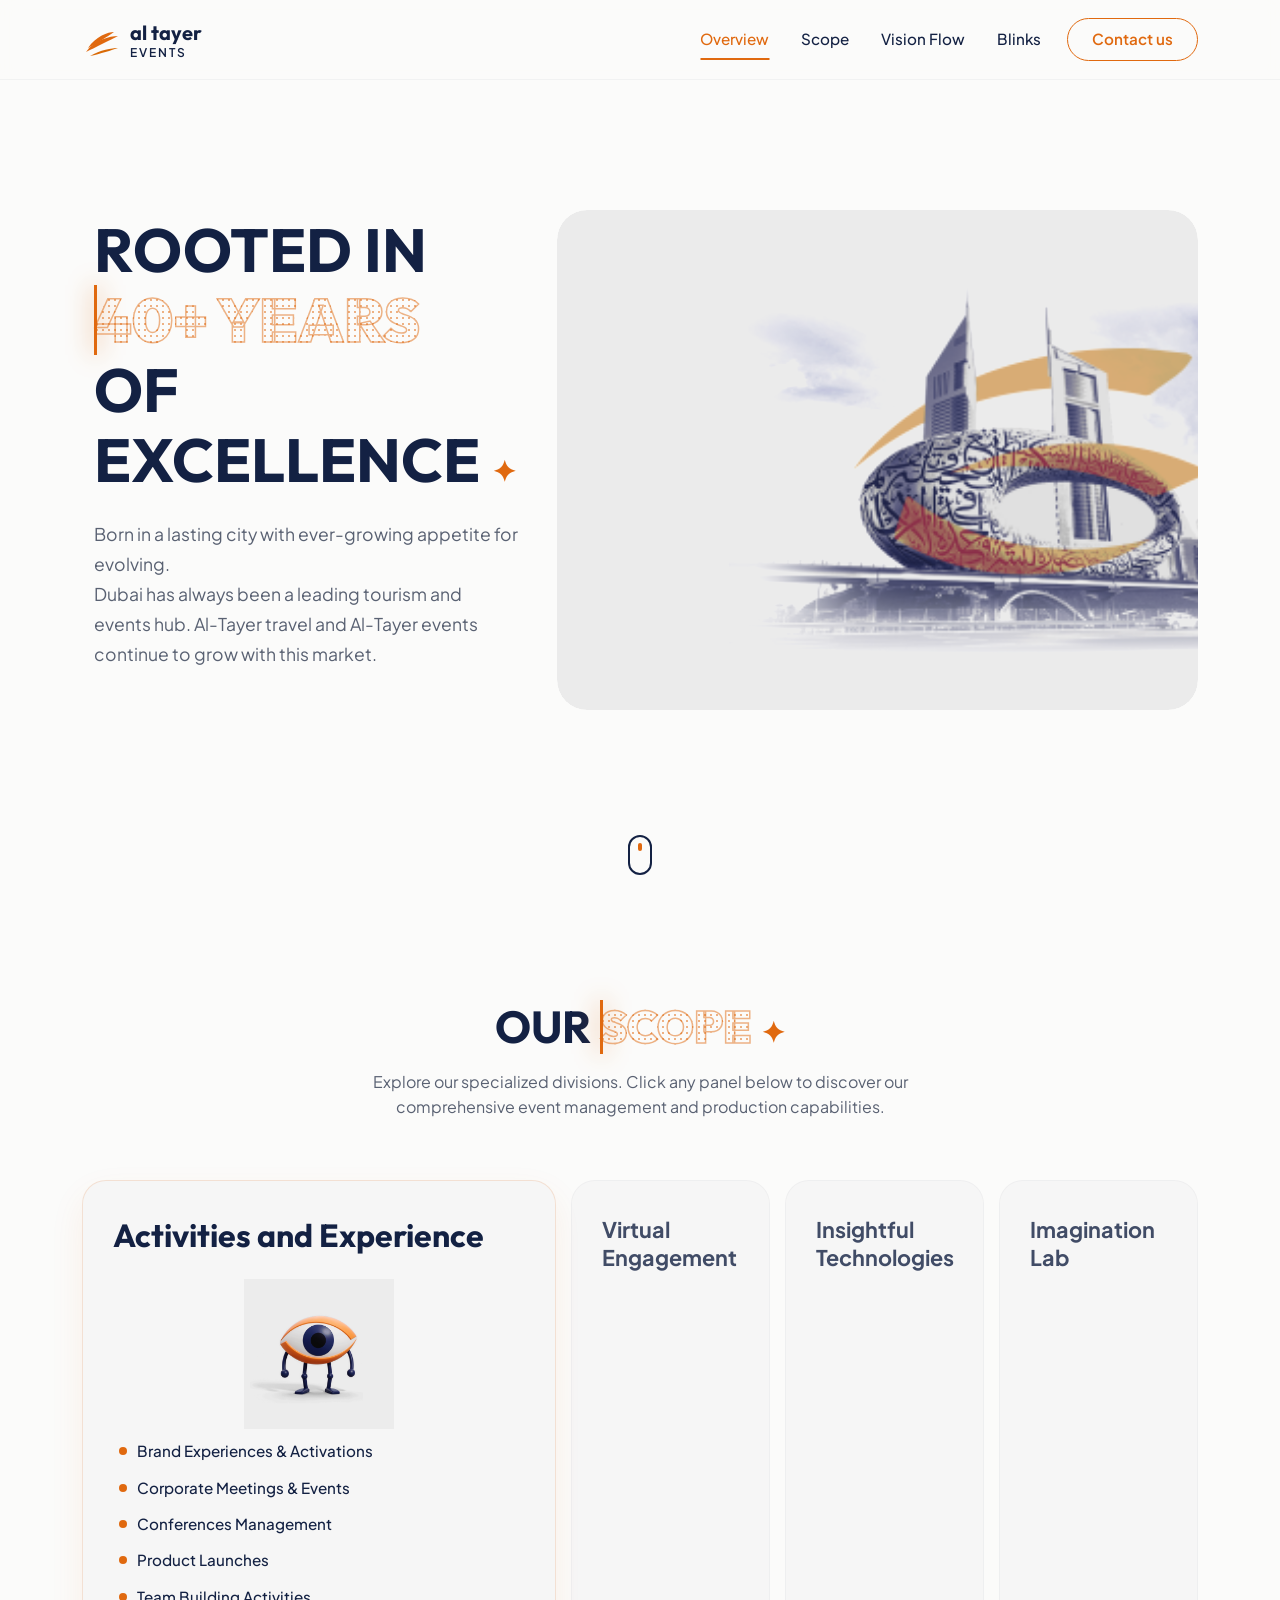
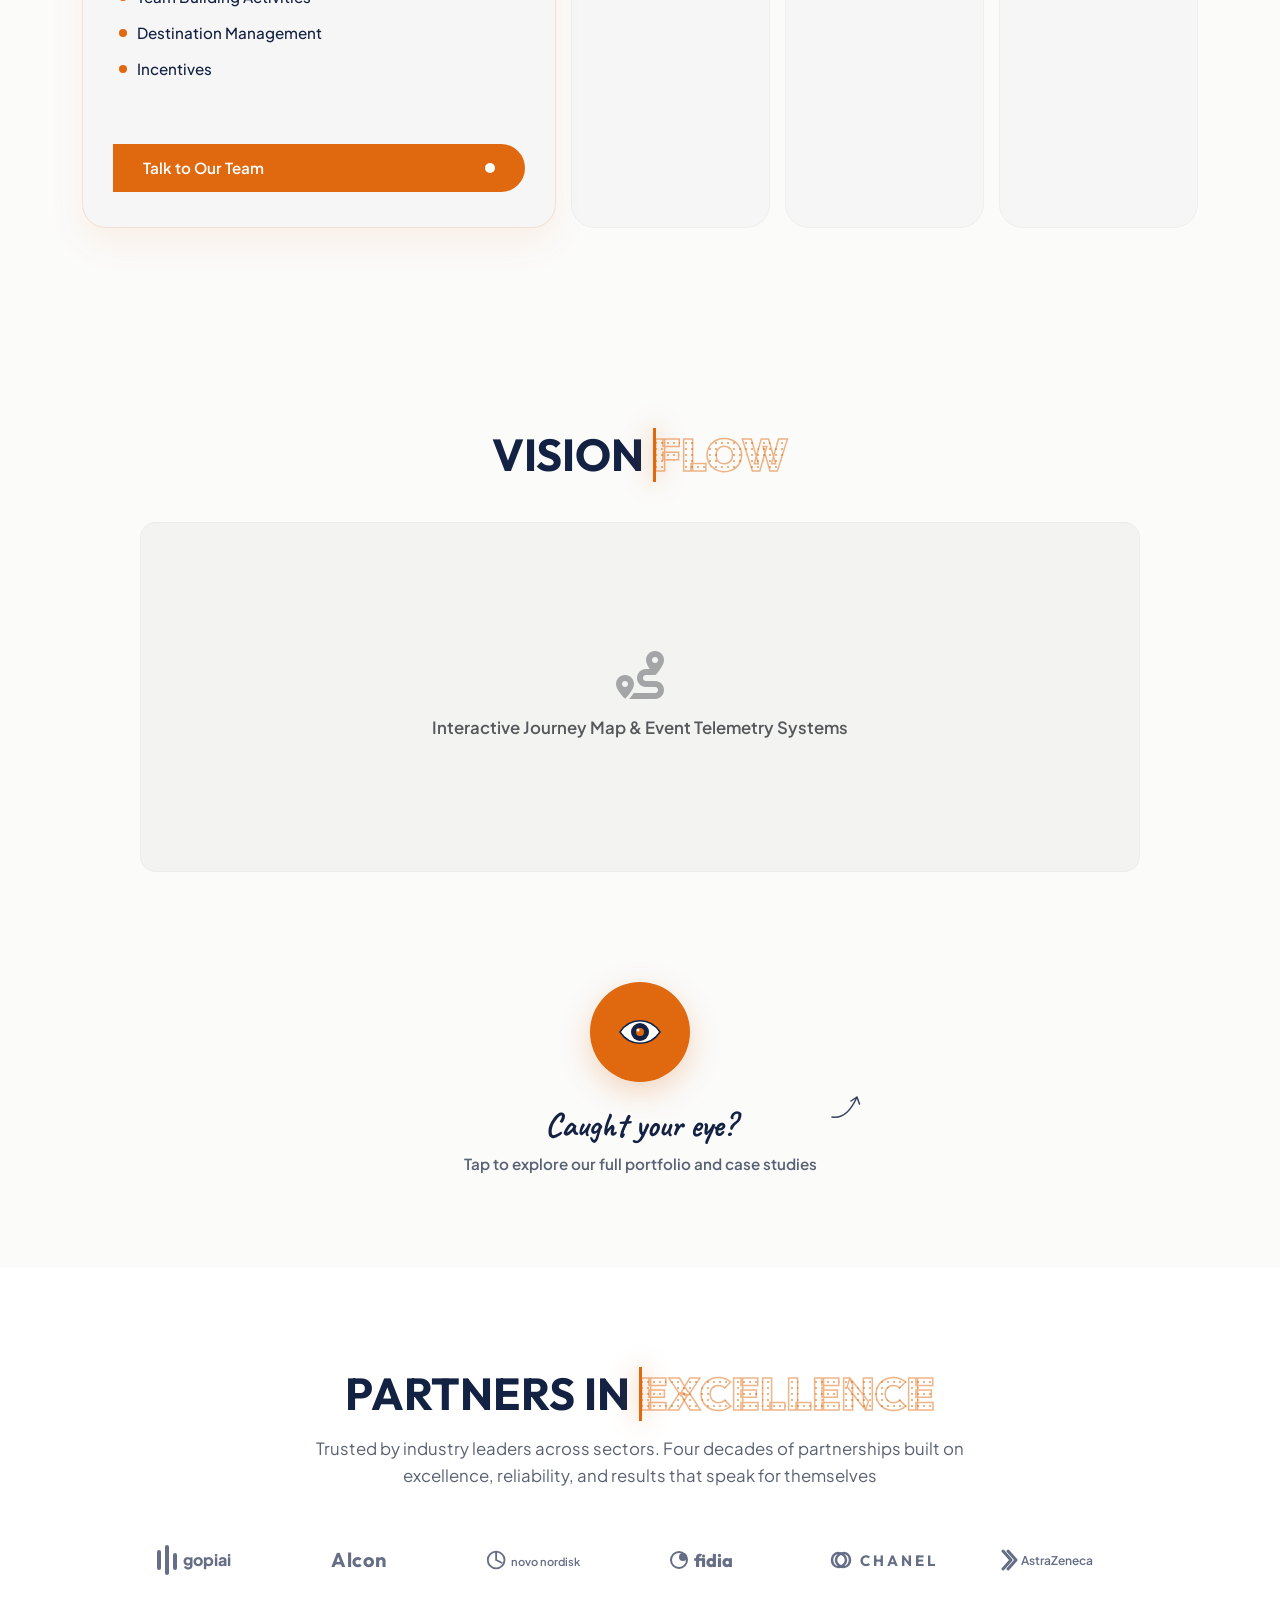
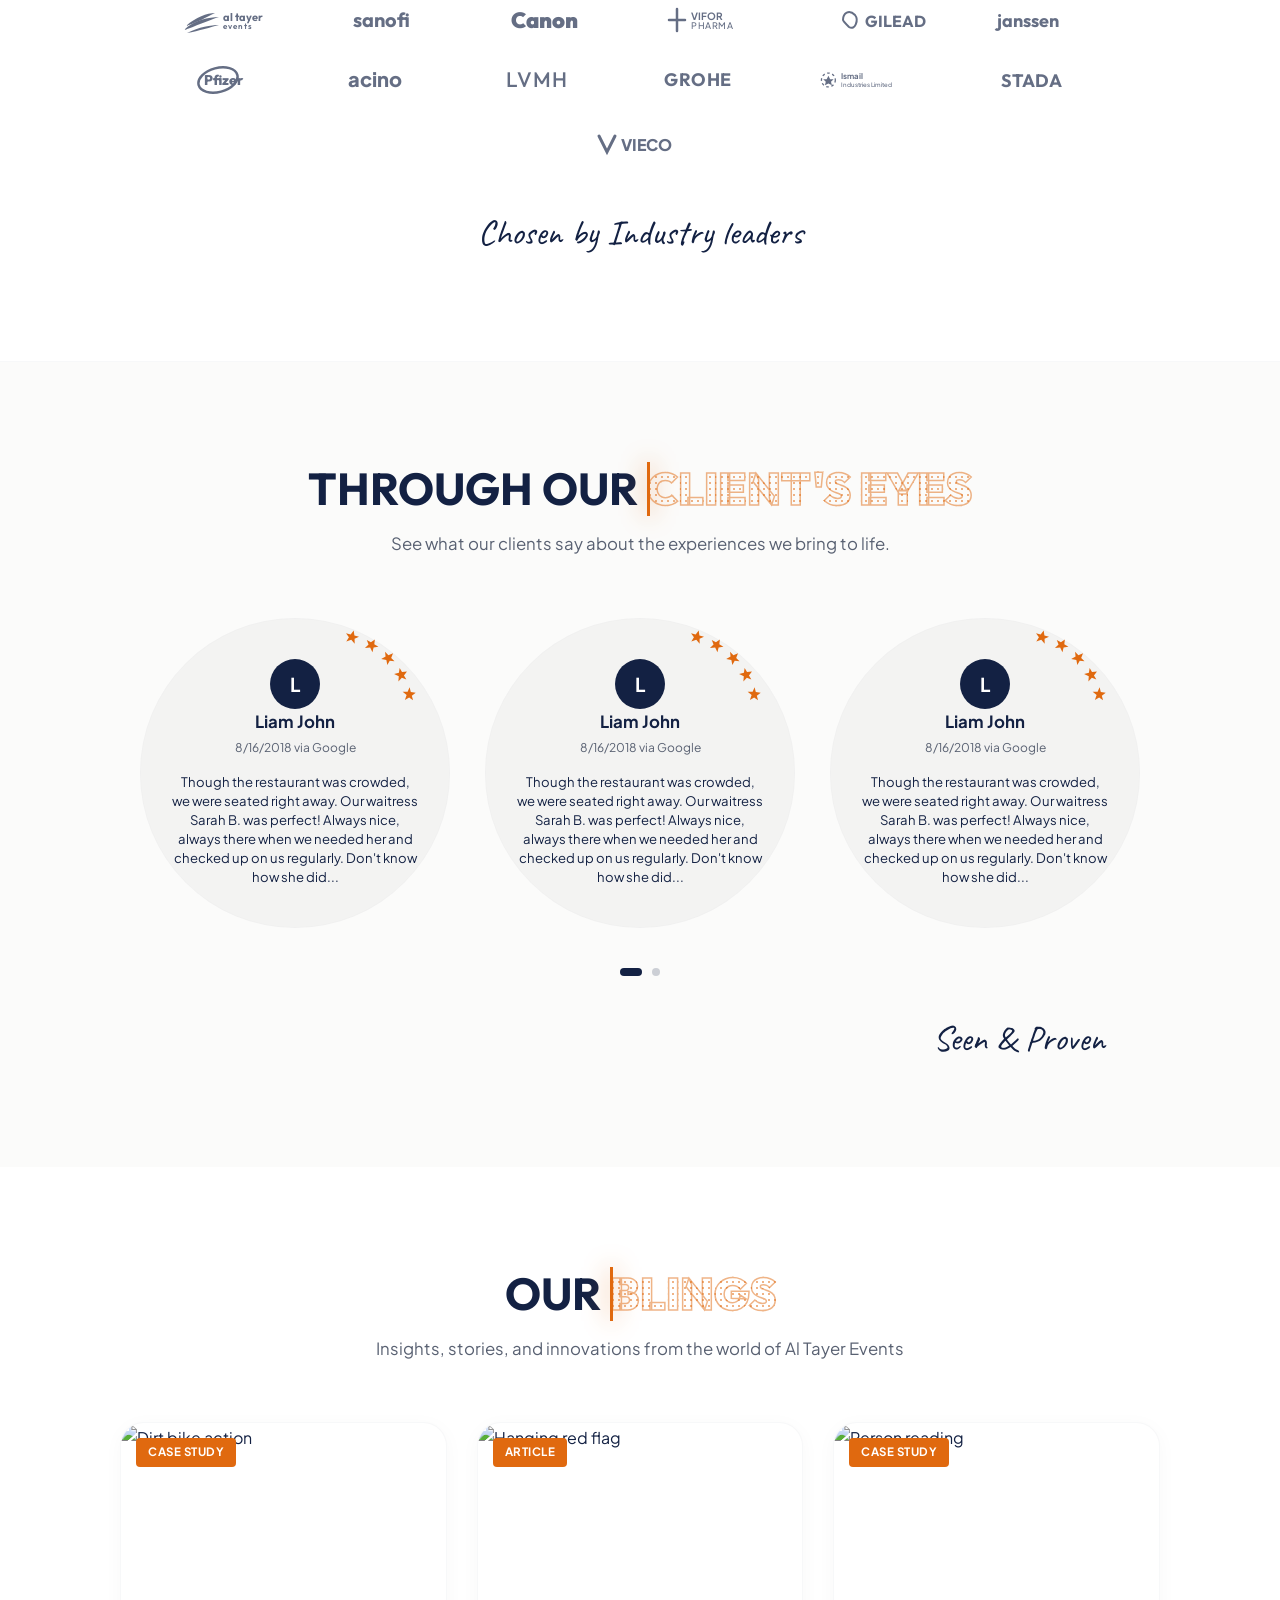
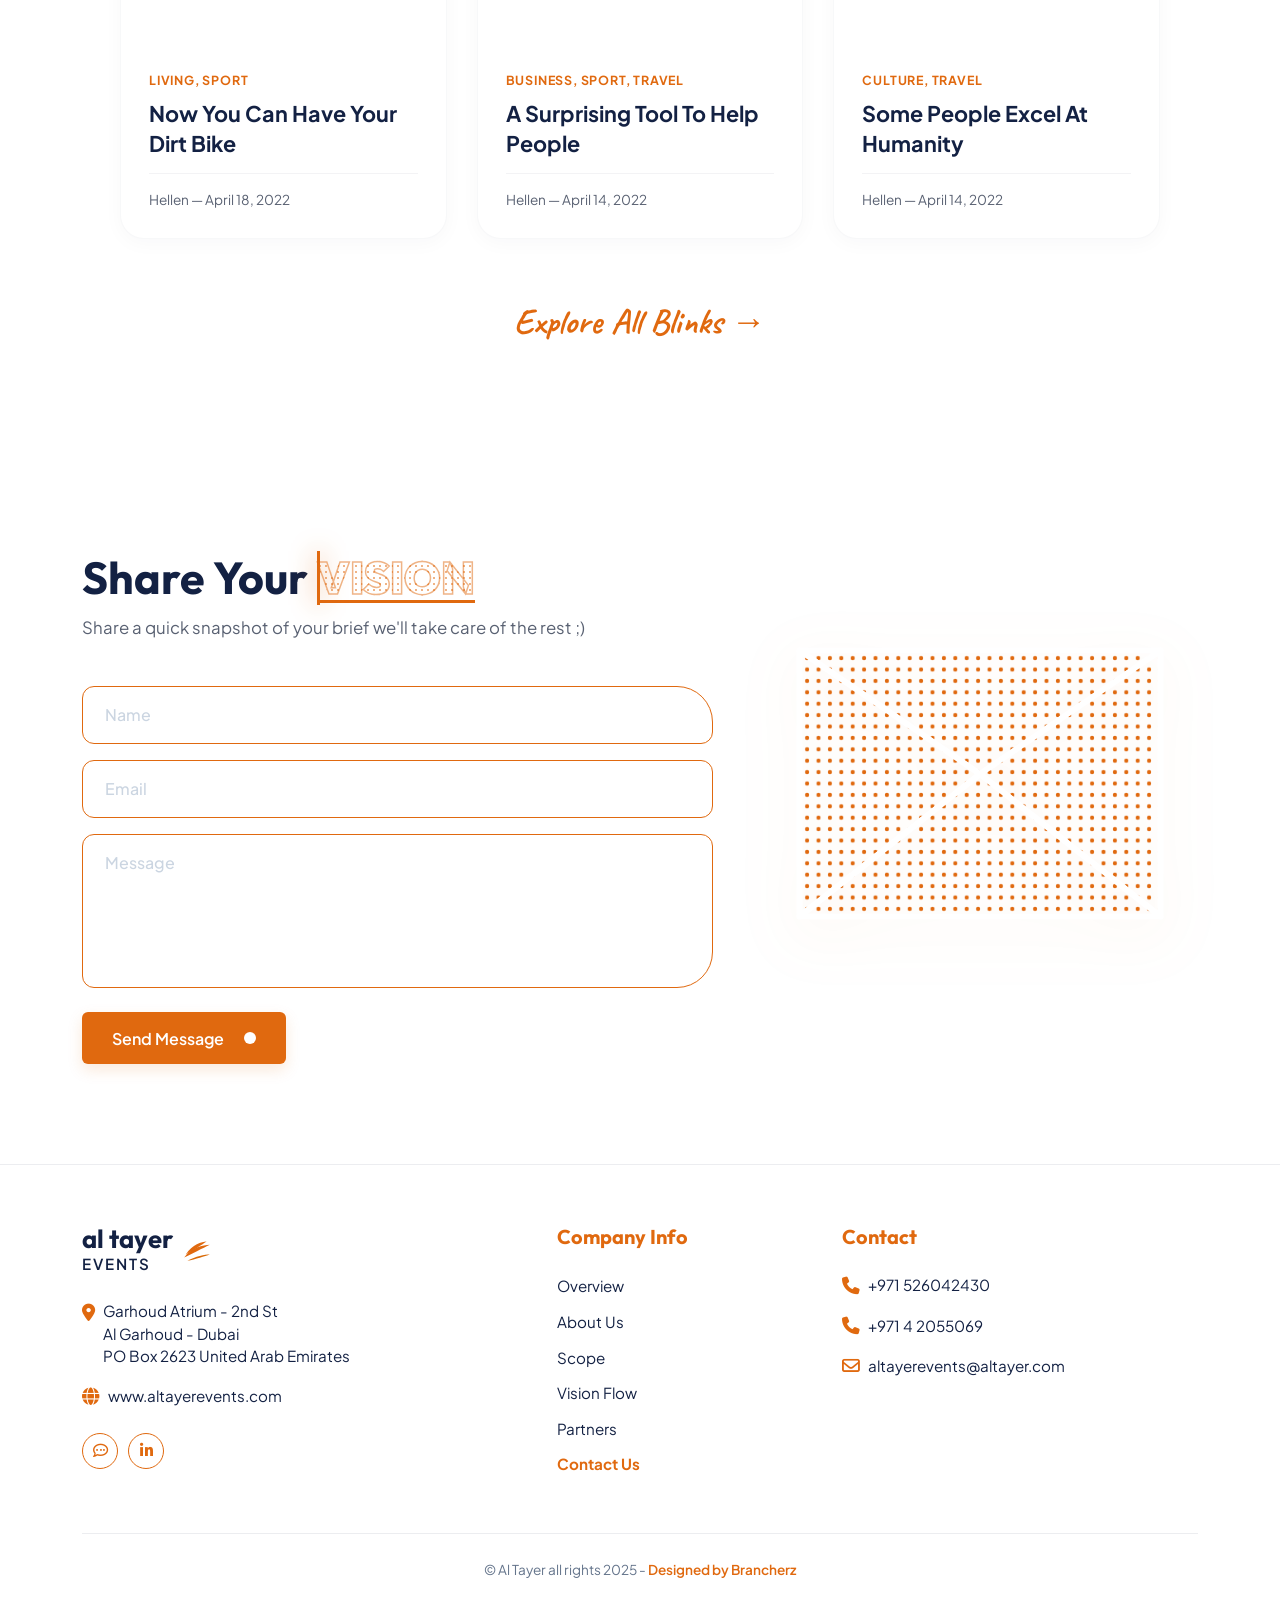
==== commit e9e36cc9: "mostafa" ====
--- a/index.html
+++ b/index.html
@@ -1,21 +1,24 @@
 <!DOCTYPE html>
 <html lang="en">
+
 <head>
   <meta charset="UTF-8">
   <meta name="viewport" content="width=device-width, initial-scale=1.0">
-  <meta name="description" content="Al Tayer Events - Roots in 40+ Years of Excellence. Premium event design, virtual engagement, and insightful technologies.">
+  <meta name="description"
+    content="Al Tayer Events - Roots in 40+ Years of Excellence. Premium event design, virtual engagement, and insightful technologies.">
   <title>Al Tayer Events - Rooted in Excellence</title>
-  
+
   <!-- Bootstrap 5.3 CSS -->
   <link href="https://cdn.jsdelivr.net/npm/bootstrap@5.3.0/dist/css/bootstrap.min.css" rel="stylesheet">
-  
+
   <!-- FontAwesome Icons -->
   <link rel="stylesheet" href="https://cdnjs.cloudflare.com/ajax/libs/font-awesome/6.4.0/css/all.min.css">
-  
+
   <!-- Custom Stylesheets -->
   <link rel="stylesheet" href="css/style.css">
   <link rel="stylesheet" href="css/responsive.css">
 </head>
+
 <body>
 
   <!-- Sticky Glassmorphic Header -->
@@ -36,7 +39,8 @@
         </a>
 
         <!-- Hamburger Toggler for Mobile -->
-        <button class="navbar-toggler border-0" type="button" aria-controls="navbarNav" aria-expanded="false" aria-label="Toggle navigation">
+        <button class="navbar-toggler border-0" type="button" aria-controls="navbarNav" aria-expanded="false"
+          aria-label="Toggle navigation">
           <span class="fa-solid fa-bars" style="color: var(--navy-primary); font-size: 1.5rem;"></span>
         </button>
 
@@ -69,46 +73,48 @@
     <div class="container">
       <div class="row align-items-center">
         <!-- Text Column -->
-        <div class="col-lg-6 reveal">
+        <div class="col-lg-5 reveal px-4">
           <h1 class="hero-title">
             ROOTED IN<br>
-            <span class="dotted-text">40+ YEARS</span><br>
-            OF EXCELLENCE <span class="star-accent" style="color: var(--orange-primary); animation: pulseStar 3s ease-in-out infinite alternate;">✦</span>
+            <span class="dotted-text" data-text="40+ YEARS">40+ YEARS</span><br>
+            OF EXCELLENCE <span class="star-accent"
+              style="color: var(--orange-primary); animation: pulseStar 3s ease-in-out infinite alternate;">✦</span>
           </h1>
-          <p class="hero-subtitle" style="font-size: 1.1rem; line-height: 1.7; max-width: 540px;">
+          <!-- Hero Subtitle – changes per slide -->
+          <p class="hero-subtitle" id="hero-subtitle-text"
+            style="font-size: 1.1rem; line-height: 1.7; max-width: 540px;">
             Born in a lasting city with ever-growing appetite for evolving.<br>
-            Dubai has always been a leading tourism and events hub. Al-Tayer travel and Al-Tayer events continue to grow with this market.
+            Dubai has always been a leading tourism and events hub. Al-Tayer travel and Al-Tayer events continue to
+            grow
+            with this market.
           </p>
         </div>
-        
-        <!-- Graphical / Image Column -->
-        <div class="col-lg-6 mt-5 mt-lg-0 reveal">
+
+        <!-- Graphical / Image Column — Hero Slider -->
+        <div class="col-lg-7 mt-2 mt-lg-0 reveal">
           <div class="hero-graphic-container">
-            <!-- Museum of the Future Backdrop Image -->
-            <img class="hero-bg-crowd" src="https://images.unsplash.com/photo-1647424018304-45370d032890?auto=format&fit=crop&w=1000&q=80" alt="Museum of the Future Dubai" loading="lazy">
-            <div class="hero-swoosh-overlay"></div>
-            
-            <!-- Styled Translucent Swoosh overlay representing the Orange "T" Wings Logo from Figma -->
-            <svg class="hero-orange-swoosh" viewBox="0 0 500 500" fill="none" xmlns="http://www.w3.org/2000/svg">
-              <!-- Top Big Swoosh -->
-              <path d="M 50,400 C 150,220 380,180 480,180 C 380,220 150,320 50,400 Z" fill="url(#orange-grad-1)" opacity="0.9" />
-              <!-- Bottom Small Swoosh -->
-              <path d="M 120,430 C 220,350 360,330 420,330 C 360,350 220,400 120,430 Z" fill="url(#orange-grad-2)" opacity="0.95" />
-              
-              <!-- Definitions for smooth premium gradients -->
-              <defs>
-                <linearGradient id="orange-grad-1" x1="50" y1="290" x2="480" y2="290" gradientUnits="userSpaceOnUse">
-                  <stop offset="0%" stop-color="#e0690f" />
-                  <stop offset="50%" stop-color="#ff7a18" />
-                  <stop offset="100%" stop-color="#ffb64d" />
-                </linearGradient>
-                <linearGradient id="orange-grad-2" x1="120" y1="380" x2="420" y2="380" gradientUnits="userSpaceOnUse">
-                  <stop offset="0%" stop-color="#d96a06" />
-                  <stop offset="100%" stop-color="#ff7a18" />
-                </linearGradient>
-              </defs>
-            </svg>
-          </div>
+            <!-- ── Slides Stack ── -->
+            <div class="hero-slider-track" id="heroSliderTrack">
+              <div class="hero-slide active">
+                <img src="./images/slider1.png" alt="Al Tayer Events – slide 1" loading="eager">
+              </div>
+              <div class="hero-slide">
+                <img src="./images/slider2.png" alt="Al Tayer Events – slide 2" loading="lazy">
+              </div>
+              <div class="hero-slide">
+                <img src="./images/slider3.png" alt="Al Tayer Events – slide 3" loading="lazy">
+              </div>
+              <div class="hero-slide">
+                <img src="./images/slider4.png" alt="Al Tayer Events – slide 4" loading="lazy">
+              </div>
+              <div class="hero-slide">
+                <img src="./images/slider5.png" alt="Al Tayer Events – slide 5" loading="lazy">
+              </div>
+            </div>
+            <!-- ── Radial fade vignette ── -->
+ 
+
+           </div><!-- /hero-graphic-container -->
         </div>
       </div>
     </div>
@@ -122,52 +128,33 @@
   <section id="scope" class="scope-section">
     <div class="container">
       <div class="row justify-content-center">
-        <div class="col-md-8 text-center reveal">
-          <h2 class="scope-title">OUR SCOPE</h2>
+        <div class="col-md-8 text-center reveal active">
+          <h2 class="scope-title  ">
+            OUR
+            <span class="dotted-text" data-text="SCOPE">SCOPE</span>
+            <span class="star-accent"
+              style="color: var(--orange-primary); animation: pulseStar 3s ease-in-out infinite alternate;">✦</span>
+          </h2>
           <p class="scope-desc">
-            Explore our specialized divisions. Click any panel below to discover our comprehensive event management and production capabilities.
+            Explore our specialized divisions. Click any panel below to discover our comprehensive event management and
+            production capabilities.
           </p>
         </div>
       </div>
-      
+
       <!-- Interactive Accordion Panels -->
-      <div class="scope-accordion-container reveal">
-        
+      <div class="scope-accordion-container reveal active">
+
         <!-- Panel 1: Activities and Experience (Expanded by Default) -->
         <div class="scope-panel expanded">
           <div class="scope-panel-title-collapsed">Activities and Experience</div>
-          
+
           <div class="scope-panel-content">
             <h3 class="scope-panel-title-expanded">Activities and Experience</h3>
             <div class="scope-panel-img-wrapper">
               <!-- Inline SVG representing the orange robot character speaking at podium -->
-              <svg width="150" height="150" viewBox="0 0 150 150" fill="none" xmlns="http://www.w3.org/2000/svg">
-                <!-- Robotic Podium -->
-                <rect x="55" y="90" width="40" height="45" rx="6" fill="#e0690f" stroke="#132143" stroke-width="2.5" />
-                <ellipse cx="75" cy="90" rx="24" ry="8" fill="#e0690f" stroke="#132143" stroke-width="2.5" />
-                <circle cx="75" cy="112" r="5" fill="#ffffff" />
-                
-                <!-- Thin Legs -->
-                <path d="M 68,135 L 68,145" stroke="#132143" stroke-width="2.5" stroke-linecap="round" />
-                <path d="M 82,135 L 82,145" stroke="#132143" stroke-width="2.5" stroke-linecap="round" />
-                
-                <!-- Robotic Speaker Body/Head (One-Eyed sphere) -->
-                <circle cx="75" cy="50" r="26" fill="#e0690f" stroke="#132143" stroke-width="2.5" />
-                <circle cx="75" cy="50" r="18" fill="#ffffff" stroke="#132143" stroke-width="2" />
-                <circle cx="75" cy="50" r="10" fill="#132143" />
-                <circle cx="75" cy="50" r="5" fill="#e0690f" />
-                <circle cx="72" cy="47" r="2.5" fill="#ffffff" />
-
-                <!-- Thin Stick Arms -->
-                <path d="M 49,52 Q 35,62 55,75" stroke="#132143" stroke-width="2.5" stroke-linecap="round" fill="none" />
-                <path d="M 101,52 Q 115,62 95,75" stroke="#132143" stroke-width="2.5" stroke-linecap="round" fill="none" />
-                
-                <!-- Antennas -->
-                <path d="M 65,25 Q 55,12 62,10" stroke="#132143" stroke-width="2" stroke-linecap="round" fill="none" />
-                <circle cx="62" cy="10" r="2.5" fill="#e0690f" />
-                <path d="M 85,25 Q 95,12 88,10" stroke="#132143" stroke-width="2" stroke-linecap="round" fill="none" />
-                <circle cx="88" cy="10" r="2.5" fill="#e0690f" />
-              </svg>
+              <img class="scope-panel-img" src="./images/scope-panel-img.png" alt="Activities and Experience Icon"
+                loading="lazy">
             </div>
             <ul class="scope-panel-list">
               <li>Brand Experiences & Activations</li>
@@ -188,36 +175,13 @@
         <!-- Panel 2: Virtual Engagement (Collapsed) -->
         <div class="scope-panel">
           <div class="scope-panel-title-collapsed">Virtual Engagement</div>
-          
+
           <div class="scope-panel-content">
             <h3 class="scope-panel-title-expanded">Virtual Engagement</h3>
             <div class="scope-panel-img-wrapper">
               <!-- High-quality custom inline SVG of a premium tech-eye on iPad matching Screenshot 4 -->
-              <svg width="180" height="130" viewBox="0 0 180 130" fill="none" xmlns="http://www.w3.org/2000/svg">
-                <!-- iPad Stand -->
-                <path d="M70 115 L110 115 L100 95 L80 95 Z" fill="#94a3b8" />
-                <!-- iPad Base -->
-                <rect x="30" y="25" width="120" height="80" rx="8" fill="#1e293b" stroke="#64748b" stroke-width="3" />
-                <!-- iPad Screen -->
-                <rect x="36" y="31" width="108" height="68" rx="4" fill="#f8fafc" />
-                <circle cx="90" cy="94" r="2" fill="#64748b" />
-                
-                <!-- Eye Character on Screen -->
-                <!-- Main Body -->
-                <ellipse cx="90" cy="60" r="28" fill="#e2e8f0" stroke="#475569" stroke-width="2" />
-                <!-- Pupil -->
-                <circle cx="90" cy="60" r="16" fill="#132143" />
-                <circle cx="90" cy="60" r="8" fill="#e0690f" />
-                <circle cx="86" cy="56" r="3" fill="#ffffff" />
-                <!-- Antennas/Eyebrows -->
-                <path d="M 75,38 C 80,30 90,30 95,30" stroke="#e0690f" stroke-width="2" stroke-linecap="round" />
-                <circle cx="95" cy="30" r="3" fill="#e0690f" />
-                <!-- Hands -->
-                <path d="M 52,65 Q 40,55 45,45" stroke="#475569" stroke-width="2.5" stroke-linecap="round" />
-                <circle cx="45" cy="45" r="2.5" fill="#e0690f" />
-                <path d="M 128,65 Q 140,55 135,45" stroke="#475569" stroke-width="2.5" stroke-linecap="round" />
-                <circle cx="135" cy="45" r="2.5" fill="#e0690f" />
-              </svg>
+              <img class="scope-panel-img" src="./images/scope-panel-img.png" alt="Activities and Experience Icon"
+                loading="lazy">
             </div>
             <ul class="scope-panel-list">
               <li>Virtual Events & Meetings</li>
@@ -238,31 +202,13 @@
         <!-- Panel 3: Insightful Technologies (Collapsed) -->
         <div class="scope-panel">
           <div class="scope-panel-title-collapsed">Insightful Technologies</div>
-          
+
           <div class="scope-panel-content">
             <h3 class="scope-panel-title-expanded">Insightful Technologies</h3>
             <div class="scope-panel-img-wrapper">
               <!-- High-quality Custom SVG of standing Camera Eye matching Screenshot 5 -->
-              <svg width="150" height="130" viewBox="0 0 150 130" fill="none" xmlns="http://www.w3.org/2000/svg">
-                <!-- Robotic Legs -->
-                <path d="M 60,95 L 45,120 L 55,120" stroke="#475569" stroke-width="3" stroke-linecap="round" />
-                <path d="M 90,95 L 105,120 L 95,120" stroke="#475569" stroke-width="3" stroke-linecap="round" />
-                
-                <!-- Camera Eye Sphere -->
-                <circle cx="75" cy="60" r="32" fill="#e2e8f0" stroke="#475569" stroke-width="3" />
-                <!-- Big Lens ring -->
-                <circle cx="75" cy="60" r="20" fill="#132143" stroke="#e0690f" stroke-width="2.5" />
-                <circle cx="75" cy="60" r="10" fill="#0b1328" />
-                <circle cx="71" cy="56" r="3.5" fill="#ffffff" />
-                
-                <!-- Side ears/brackets -->
-                <rect x="37" y="52" width="6" height="16" rx="3" fill="#e0690f" />
-                <rect x="107" y="52" width="6" height="16" rx="3" fill="#e0690f" />
-                
-                <!-- Antenna -->
-                <path d="M 75,28 L 75,12" stroke="#475569" stroke-width="2.5" />
-                <circle cx="75" cy="10" r="4" fill="#e0690f" />
-              </svg>
+              <img class="scope-panel-img" src="./images/scope-panel-img.png" alt="Activities and Experience Icon"
+                loading="lazy">
             </div>
             <ul class="scope-panel-list">
               <li>Audiovisual Equipment And Technology</li>
@@ -283,20 +229,13 @@
         <!-- Panel 4: Imagination Lab (Collapsed) -->
         <div class="scope-panel">
           <div class="scope-panel-title-collapsed">Imagination Lab</div>
-          
+
           <div class="scope-panel-content">
             <h3 class="scope-panel-title-expanded">Imagination Lab</h3>
             <div class="scope-panel-img-wrapper">
               <!-- High-quality Custom SVG representing virtual VR spaces -->
-              <svg width="120" height="120" viewBox="0 0 120 120" fill="none" xmlns="http://www.w3.org/2000/svg">
-                <circle cx="60" cy="60" r="45" fill="var(--orange-light)" />
-                <path d="M35 50 C45 40, 75 40, 85 50 C95 60, 95 70, 85 80 C75 90, 45 90, 35 80 Z" stroke="var(--navy-primary)" stroke-width="4" stroke-linecap="round" />
-                <!-- VR headset outline -->
-                <rect x="42" y="52" width="36" height="18" rx="6" fill="var(--navy-primary)" />
-                <path d="M42 61 L78 61" stroke="var(--orange-primary)" stroke-width="2" />
-                <circle cx="48" cy="61" r="2" fill="var(--white)" />
-                <circle cx="72" cy="61" r="2" fill="var(--white)" />
-              </svg>
+              <img class="scope-panel-img" src="./images/scope-panel-img.png" alt="Activities and Experience Icon"
+                loading="lazy">
             </div>
             <ul class="scope-panel-list">
               <li>AR & VR Custom Activations</li>
@@ -318,23 +257,27 @@
   </section>
 
   <!-- Vision Flow Section -->
-  <section id="vision-flow" id="vision-flow" class="vision-flow-section" style="padding: 100px 0 20px 0; background-color: var(--bg-warm); text-align: center;">
+  <section id="vision-flow" id="vision-flow" class="vision-flow-section"
+    style="padding: 100px 0 20px 0; background-color: var(--bg-warm); text-align: center;">
     <div class="container">
-      <h2 class="scope-title" style="font-size: 2.8rem; font-weight: 700; color: var(--navy-primary); margin-bottom: 40px;">
-        VISION <span class="dotted-text">FLOW</span>
+      <h2 class="scope-title"
+        style="font-size: 2.8rem; font-weight: 700; color: var(--navy-primary); margin-bottom: 40px;">
+        VISION <span class="dotted-text" data-text="FLOW">FLOW</span>
       </h2>
       <!-- Light Gray placeholder box matching Figma Screenshot 1 -->
-      <div class="reveal mx-auto rounded-4" style="background-color: #f3f3f2; border: 1px solid rgba(19, 33, 67, 0.03); max-width: 1000px; height: 350px; display: flex; align-items: center; justify-content: center;">
+      <div class="reveal active mx-auto rounded-4"
+        style="background-color: #f3f3f2; border: 1px solid rgba(19, 33, 67, 0.03); max-width: 1000px; height: 350px; display: flex; align-items: center; justify-content: center;">
         <div class="text-center p-4">
           <i class="fa-solid fa-route text-muted mb-3" style="font-size: 3rem; opacity: 0.5;"></i>
-          <p class="text-muted mb-0" style="font-size: 1.05rem; font-weight: 600;">Interactive Journey Map & Event Telemetry Systems</p>
+          <p class="text-muted mb-0" style="font-size: 1.05rem; font-weight: 600;">Interactive Journey Map & Event
+            Telemetry Systems</p>
         </div>
       </div>
     </div>
   </section>
 
   <!-- Caught Your Eye Portfolio CTA -->
-  <section class="eye-cta-container reveal">
+  <section class="eye-cta-container reveal active">
     <a href="blinks.html" class="eye-cta-button">
       <!-- Custom High-Fidelity Eye SVG inside Orange Button -->
       <svg width="50" height="50" viewBox="0 0 100 100" fill="none" xmlns="http://www.w3.org/2000/svg">
@@ -351,7 +294,8 @@
     <div class="eye-cta-label-container">
       <!-- Curved handdrawn sketch arrow pointing to the button -->
       <svg class="eye-cta-handdrawn-arrow" viewBox="0 0 100 100" fill="none" xmlns="http://www.w3.org/2000/svg">
-        <path d="M 20,80 Q 50,85 70,40 M 70,40 L 58,48 M 70,40 L 75,54" stroke="#132143" stroke-width="3" stroke-linecap="round" fill="none" />
+        <path d="M 20,80 Q 50,85 70,40 M 70,40 L 58,48 M 70,40 L 75,54" stroke="#132143" stroke-width="3"
+          stroke-linecap="round" fill="none" />
       </svg>
       <div class="eye-cta-text-hand">Caught your eye?</div>
       <div class="eye-cta-desc">Tap to explore our full portfolio and case studies</div>
@@ -359,13 +303,14 @@
   </section>
 
   <!-- Partners Section -->
-  <section class="partners-section reveal">
+  <section class="partners-section reveal active">
     <div class="container">
-      <h2 class="section-title">PARTNERS IN <span class="dotted-text">EXCELLENCE</span></h2>
+      <h2 class="section-title">PARTNERS IN <span class="dotted-text" data-text="EXCELLENCE">EXCELLENCE </span></h2>
       <p class="section-desc">
-        Trusted by industry leaders across sectors. Four decades of partnerships built on excellence, reliability, and results that speak for themselves
+        Trusted by industry leaders across sectors. Four decades of partnerships built on excellence, reliability, and
+        results that speak for themselves
       </p>
-      
+
       <div class="logo-grid">
         <!-- Row 1 -->
         <div class="logo-row">
@@ -375,13 +320,15 @@
               <rect x="0" y="5" width="4" height="20" rx="2" fill="currentColor" />
               <rect x="8" y="0" width="4" height="30" rx="2" fill="currentColor" />
               <rect x="16" y="8" width="4" height="17" rx="2" fill="currentColor" />
-              <text x="26" y="21" font-family="'Plus Jakarta Sans', sans-serif" font-weight="800" font-size="16px" fill="currentColor">gopiai</text>
+              <text x="26" y="21" font-family="'Plus Jakarta Sans', sans-serif" font-weight="800" font-size="16px"
+                fill="currentColor">gopiai</text>
             </svg>
           </div>
           <!-- Alcon -->
           <div class="partner-logo" title="Alcon">
             <svg viewBox="0 0 100 30" width="90" height="25">
-              <text x="0" y="22" font-family="'Outfit', sans-serif" font-weight="700" font-size="20px" letter-spacing="0.5px" fill="currentColor">Alcon</text>
+              <text x="0" y="22" font-family="'Outfit', sans-serif" font-weight="700" font-size="20px"
+                letter-spacing="0.5px" fill="currentColor">Alcon</text>
             </svg>
           </div>
           <!-- Novo Nordisk -->
@@ -389,7 +336,8 @@
             <svg viewBox="0 0 140 30" width="120" height="25">
               <circle cx="12" cy="15" r="9" stroke="currentColor" stroke-width="2" fill="none" />
               <path d="M12,6 L12,15 L18,18" stroke="currentColor" stroke-width="2" stroke-linecap="round" fill="none" />
-              <text x="28" y="21" font-family="'Plus Jakarta Sans', sans-serif" font-weight="600" font-size="12px" fill="currentColor">novo nordisk</text>
+              <text x="28" y="21" font-family="'Plus Jakarta Sans', sans-serif" font-weight="600" font-size="12px"
+                fill="currentColor">novo nordisk</text>
             </svg>
           </div>
           <!-- Fidia -->
@@ -397,27 +345,34 @@
             <svg viewBox="0 0 100 30" width="90" height="25">
               <circle cx="10" cy="15" r="8" fill="none" stroke="currentColor" stroke-width="2" />
               <circle cx="14" cy="12" r="4" fill="currentColor" />
-              <text x="25" y="22" font-family="'Outfit', sans-serif" font-weight="800" font-size="18px" fill="currentColor">fidia</text>
+              <text x="25" y="22" font-family="'Outfit', sans-serif" font-weight="800" font-size="18px"
+                fill="currentColor">fidia</text>
             </svg>
           </div>
           <!-- Chanel -->
           <div class="partner-logo" title="Chanel">
             <svg viewBox="0 0 110 30" width="100" height="25">
-              <path d="M10,8 C15,8 18,12 18,15 C18,18 15,22 10,22 C6,22 4,18 4,15 C4,12 6,8 10,8 Z" stroke="currentColor" stroke-width="2.5" fill="none" />
-              <path d="M16,8 C11,8 8,12 8,15 C8,18 11,22 16,22 C20,22 22,18 22,15 C22,12 20,8 16,8 Z" stroke="currentColor" stroke-width="2.5" fill="none" />
-              <text x="32" y="21" font-family="'Outfit', sans-serif" font-weight="700" font-size="15px" letter-spacing="3px" fill="currentColor">CHANEL</text>
+              <path d="M10,8 C15,8 18,12 18,15 C18,18 15,22 10,22 C6,22 4,18 4,15 C4,12 6,8 10,8 Z"
+                stroke="currentColor" stroke-width="2.5" fill="none" />
+              <path d="M16,8 C11,8 8,12 8,15 C8,18 11,22 16,22 C20,22 22,18 22,15 C22,12 20,8 16,8 Z"
+                stroke="currentColor" stroke-width="2.5" fill="none" />
+              <text x="32" y="21" font-family="'Outfit', sans-serif" font-weight="700" font-size="15px"
+                letter-spacing="3px" fill="currentColor">CHANEL</text>
             </svg>
           </div>
           <!-- AstraZeneca -->
           <div class="partner-logo" title="AstraZeneca">
             <svg viewBox="0 0 130 30" width="110" height="25">
-              <path d="M10,6 L18,15 L10,24" stroke="currentColor" stroke-width="3" stroke-linecap="round" stroke-linejoin="round" fill="none" />
-              <path d="M15,6 L23,15 L15,24" stroke="currentColor" stroke-width="3" stroke-linecap="round" stroke-linejoin="round" fill="none" />
-              <text x="28" y="20" font-family="'Plus Jakarta Sans', sans-serif" font-weight="600" font-size="12px" fill="currentColor">AstraZeneca</text>
-            </svg>
-          </div>
-        </div>
-        
+              <path d="M10,6 L18,15 L10,24" stroke="currentColor" stroke-width="3" stroke-linecap="round"
+                stroke-linejoin="round" fill="none" />
+              <path d="M15,6 L23,15 L15,24" stroke="currentColor" stroke-width="3" stroke-linecap="round"
+                stroke-linejoin="round" fill="none" />
+              <text x="28" y="20" font-family="'Plus Jakarta Sans', sans-serif" font-weight="600" font-size="12px"
+                fill="currentColor">AstraZeneca</text>
+            </svg>
+          </div>
+        </div>
+
         <!-- Row 2 -->
         <div class="logo-row">
           <!-- Al Tayer -->
@@ -426,118 +381,141 @@
               <path d="M5 25C15 15 30 12 40 12C30 15 15 22 5 25Z" fill="currentColor" />
               <path d="M8 28C20 22 32 20 40 20C32 22 20 26 8 28Z" fill="currentColor" />
               <path d="M7 21C17 12 28 8 36 8C28 12 17 18 7 21Z" fill="currentColor" />
-              <text x="44" y="16" font-family="'Outfit', sans-serif" font-weight="700" font-size="11px" fill="currentColor">al tayer</text>
-              <text x="44" y="24" font-family="'Outfit', sans-serif" font-weight="600" font-size="8px" letter-spacing="1px" fill="currentColor">events</text>
+              <text x="44" y="16" font-family="'Outfit', sans-serif" font-weight="700" font-size="11px"
+                fill="currentColor">al tayer</text>
+              <text x="44" y="24" font-family="'Outfit', sans-serif" font-weight="600" font-size="8px"
+                letter-spacing="1px" fill="currentColor">events</text>
             </svg>
           </div>
           <!-- Sanofi -->
           <div class="partner-logo" title="Sanofi">
             <svg viewBox="0 0 100 30" width="90" height="25">
-              <text x="0" y="22" font-family="'Outfit', sans-serif" font-weight="700" font-size="20px" fill="currentColor">sanofi</text>
+              <text x="0" y="22" font-family="'Outfit', sans-serif" font-weight="700" font-size="20px"
+                fill="currentColor">sanofi</text>
             </svg>
           </div>
           <!-- Canon -->
           <div class="partner-logo" title="Canon">
             <svg viewBox="0 0 100 30" width="90" height="25">
-              <text x="0" y="23" font-family="'Outfit', sans-serif" font-weight="900" font-size="22px" fill="currentColor">Canon</text>
+              <text x="0" y="23" font-family="'Outfit', sans-serif" font-weight="900" font-size="22px"
+                fill="currentColor">Canon</text>
             </svg>
           </div>
           <!-- Vifor Pharma -->
           <div class="partner-logo" title="Vifor Pharma">
             <svg viewBox="0 0 120 30" width="100" height="25">
-              <path d="M12,4 L12,26 M4,15 L20,15" stroke="currentColor" stroke-width="2.5" stroke-linecap="round" fill="none" />
-              <text x="26" y="15" font-family="'Plus Jakarta Sans', sans-serif" font-weight="700" font-size="10px" fill="currentColor">VIFOR</text>
-              <text x="26" y="24" font-family="'Plus Jakarta Sans', sans-serif" font-weight="500" font-size="9px" letter-spacing="0.5px" fill="currentColor">PHARMA</text>
+              <path d="M12,4 L12,26 M4,15 L20,15" stroke="currentColor" stroke-width="2.5" stroke-linecap="round"
+                fill="none" />
+              <text x="26" y="15" font-family="'Plus Jakarta Sans', sans-serif" font-weight="700" font-size="10px"
+                fill="currentColor">VIFOR</text>
+              <text x="26" y="24" font-family="'Plus Jakarta Sans', sans-serif" font-weight="500" font-size="9px"
+                letter-spacing="0.5px" fill="currentColor">PHARMA</text>
             </svg>
           </div>
           <!-- Gilead -->
           <div class="partner-logo" title="Gilead">
             <svg viewBox="0 0 100 30" width="90" height="25">
-              <path d="M4,15 C4,8 10,4 16,10 C20,15 16,26 10,22 C6,18 4,16 4,15 Z" fill="none" stroke="currentColor" stroke-width="2" />
-              <text x="26" y="22" font-family="'Outfit', sans-serif" font-weight="700" font-size="16px" fill="currentColor">GILEAD</text>
+              <path d="M4,15 C4,8 10,4 16,10 C20,15 16,26 10,22 C6,18 4,16 4,15 Z" fill="none" stroke="currentColor"
+                stroke-width="2" />
+              <text x="26" y="22" font-family="'Outfit', sans-serif" font-weight="700" font-size="16px"
+                fill="currentColor">GILEAD</text>
             </svg>
           </div>
           <!-- Janssen -->
           <div class="partner-logo" title="Janssen">
             <svg viewBox="0 0 100 30" width="90" height="25">
-              <text x="0" y="22" font-family="'Outfit', sans-serif" font-weight="700" font-size="18px" fill="currentColor">janssen</text>
-            </svg>
-          </div>
-        </div>
-        
+              <text x="0" y="22" font-family="'Outfit', sans-serif" font-weight="700" font-size="18px"
+                fill="currentColor">janssen</text>
+            </svg>
+          </div>
+        </div>
+
         <!-- Row 3 -->
         <div class="logo-row">
           <!-- Pfizer -->
           <div class="partner-logo" title="Pfizer">
             <svg viewBox="0 0 100 30" width="90" height="25">
-              <ellipse cx="28" cy="15" rx="20" ry="12" stroke="currentColor" stroke-width="2.5" fill="none" transform="rotate(-15 28 15)" />
-              <text x="14" y="20" font-family="'Outfit', sans-serif" font-weight="800" font-size="14px" italic fill="currentColor">Pfizer</text>
+              <ellipse cx="28" cy="15" rx="20" ry="12" stroke="currentColor" stroke-width="2.5" fill="none"
+                transform="rotate(-15 28 15)" />
+              <text x="14" y="20" font-family="'Outfit', sans-serif" font-weight="800" font-size="14px" italic
+                fill="currentColor">Pfizer</text>
             </svg>
           </div>
           <!-- Acino -->
           <div class="partner-logo" title="Acino">
             <svg viewBox="0 0 100 30" width="90" height="25">
-              <text x="0" y="22" font-family="'Plus Jakarta Sans', sans-serif" font-weight="800" font-size="20px" fill="currentColor">acino</text>
+              <text x="0" y="22" font-family="'Plus Jakarta Sans', sans-serif" font-weight="800" font-size="20px"
+                fill="currentColor">acino</text>
             </svg>
           </div>
           <!-- LVMH -->
           <div class="partner-logo" title="LVMH">
             <svg viewBox="0 0 100 30" width="90" height="25">
-              <text x="0" y="22" font-family="'Outfit', sans-serif" font-weight="500" font-size="21px" letter-spacing="1px" fill="currentColor">LVMH</text>
+              <text x="0" y="22" font-family="'Outfit', sans-serif" font-weight="500" font-size="21px"
+                letter-spacing="1px" fill="currentColor">LVMH</text>
             </svg>
           </div>
           <!-- Grohe -->
           <div class="partner-logo" title="Grohe">
             <svg viewBox="0 0 100 30" width="90" height="25">
-              <text x="0" y="21" font-family="'Outfit', sans-serif" font-weight="700" font-size="18px" letter-spacing="0.5px" fill="currentColor">GROHE</text>
+              <text x="0" y="21" font-family="'Outfit', sans-serif" font-weight="700" font-size="18px"
+                letter-spacing="0.5px" fill="currentColor">GROHE</text>
             </svg>
           </div>
           <!-- Ismail Industries -->
           <div class="partner-logo" title="Ismail Industries">
             <svg viewBox="0 0 150 30" width="130" height="25">
-              <circle cx="12" cy="15" r="8" stroke="currentColor" stroke-width="1.5" stroke-dasharray="3,3" fill="none" />
+              <circle cx="12" cy="15" r="8" stroke="currentColor" stroke-width="1.5" stroke-dasharray="3,3"
+                fill="none" />
               <polygon points="12,10 14,14 18,14 15,17 16,21 12,19 8,21 9,17 6,14 10,14" fill="currentColor" />
-              <text x="26" y="14" font-family="'Plus Jakarta Sans', sans-serif" font-weight="700" font-size="9px" fill="currentColor">Ismail</text>
-              <text x="26" y="23" font-family="'Plus Jakarta Sans', sans-serif" font-weight="500" font-size="7px" fill="currentColor">Industries Limited</text>
+              <text x="26" y="14" font-family="'Plus Jakarta Sans', sans-serif" font-weight="700" font-size="9px"
+                fill="currentColor">Ismail</text>
+              <text x="26" y="23" font-family="'Plus Jakarta Sans', sans-serif" font-weight="500" font-size="7px"
+                fill="currentColor">Industries Limited</text>
             </svg>
           </div>
           <!-- Stada -->
           <div class="partner-logo" title="Stada">
             <svg viewBox="0 0 90 30" width="80" height="25">
-              <text x="0" y="22" font-family="'Outfit', sans-serif" font-weight="700" font-size="18px" fill="currentColor">STADA</text>
+              <text x="0" y="22" font-family="'Outfit', sans-serif" font-weight="700" font-size="18px"
+                fill="currentColor">STADA</text>
             </svg>
           </div>
           <!-- Vieco -->
           <div class="partner-logo" title="Vieco">
             <svg viewBox="0 0 90 30" width="80" height="25">
               <path d="M4,6 L12,22 L20,6" stroke="currentColor" stroke-width="3" stroke-linecap="round" fill="none" />
-              <text x="26" y="21" font-family="'Plus Jakarta Sans', sans-serif" font-weight="800" font-size="16px" fill="currentColor">VIECO</text>
-            </svg>
-          </div>
-        </div>
-      </div>
-      
+              <text x="26" y="21" font-family="'Plus Jakarta Sans', sans-serif" font-weight="800" font-size="16px"
+                fill="currentColor">VIECO</text>
+            </svg>
+          </div>
+        </div>
+      </div>
+
       <div class="partners-handdrawn-footer reveal">Chosen by Industry leaders</div>
     </div>
   </section>
 
   <!-- Testimonials Section -->
-  <section class="testimonials-section reveal">
+  <section class="testimonials-section reveal active">
     <div class="container">
-      <h2 class="section-title">THROUGH OUR <span class="dotted-text">CLIENT'S EYES</span></h2>
+      <h2 class="section-title">THROUGH OUR <span class="dotted-text" data-text="CLIENT'S EYES ">CLIENT'S EYES</span>
+      </h2>
       <p class="section-desc">
         See what our clients say about the experiences we bring to life.
       </p>
-      
+
       <div class="testimonials-grid">
         <!-- Card 1 -->
         <div class="testimonial-circle-card">
           <!-- Curved Stars SVG curving along top-right border -->
           <svg class="curved-stars-svg" viewBox="0 0 120 120" xmlns="http://www.w3.org/2000/svg">
             <defs>
-              <path id="star" d="M 0,-6 L 1.8,-1.8 L 6.2,-1.8 L 2.7,1 L 4,5.4 L 0,2.7 L -4,5.4 L -2.7,1 L -6.2,-1.8 L -1.8,-1.8 Z" fill="#e0690f" />
+              <path id="star"
+                d="M 0,-6 L 1.8,-1.8 L 6.2,-1.8 L 2.7,1 L 4,5.4 L 0,2.7 L -4,5.4 L -2.7,1 L -6.2,-1.8 L -1.8,-1.8 Z"
+                fill="#e0690f" />
             </defs>
-            <g transform="translate(20, 100)">
+            <g transform="translate(0, 100)">
               <use href="#star" x="19.4" y="-72.4" transform="rotate(15 19.4 -72.4)" />
               <use href="#star" x="37.5" y="-64.9" transform="rotate(30 37.5 -64.9)" />
               <use href="#star" x="53.0" y="-53.0" transform="rotate(45 53.0 -53.0)" />
@@ -545,12 +523,13 @@
               <use href="#star" x="72.4" y="-19.4" transform="rotate(75 72.4 -19.4)" />
             </g>
           </svg>
-          
+
           <div class="testimonial-avatar">L</div>
           <div class="testimonial-name">Liam John</div>
           <div class="testimonial-meta">8/16/2018 via Google</div>
           <p class="testimonial-body">
-            Though the restaurant was crowded, we were seated right away. Our waitress Sarah B. was perfect! Always nice, always there when we needed her and checked up on us regularly. Don't know how she did...
+            Though the restaurant was crowded, we were seated right away. Our waitress Sarah B. was perfect! Always
+            nice, always there when we needed her and checked up on us regularly. Don't know how she did...
           </p>
         </div>
 
@@ -559,9 +538,11 @@
           <!-- Curved Stars SVG curving along top-right border -->
           <svg class="curved-stars-svg" viewBox="0 0 120 120" xmlns="http://www.w3.org/2000/svg">
             <defs>
-              <path id="star" d="M 0,-6 L 1.8,-1.8 L 6.2,-1.8 L 2.7,1 L 4,5.4 L 0,2.7 L -4,5.4 L -2.7,1 L -6.2,-1.8 L -1.8,-1.8 Z" fill="#e0690f" />
+              <path id="star"
+                d="M 0,-6 L 1.8,-1.8 L 6.2,-1.8 L 2.7,1 L 4,5.4 L 0,2.7 L -4,5.4 L -2.7,1 L -6.2,-1.8 L -1.8,-1.8 Z"
+                fill="#e0690f" />
             </defs>
-            <g transform="translate(20, 100)">
+            <g transform="translate(0, 100)">
               <use href="#star" x="19.4" y="-72.4" transform="rotate(15 19.4 -72.4)" />
               <use href="#star" x="37.5" y="-64.9" transform="rotate(30 37.5 -64.9)" />
               <use href="#star" x="53.0" y="-53.0" transform="rotate(45 53.0 -53.0)" />
@@ -569,12 +550,13 @@
               <use href="#star" x="72.4" y="-19.4" transform="rotate(75 72.4 -19.4)" />
             </g>
           </svg>
-          
+
           <div class="testimonial-avatar">L</div>
           <div class="testimonial-name">Liam John</div>
           <div class="testimonial-meta">8/16/2018 via Google</div>
           <p class="testimonial-body">
-            Though the restaurant was crowded, we were seated right away. Our waitress Sarah B. was perfect! Always nice, always there when we needed her and checked up on us regularly. Don't know how she did...
+            Though the restaurant was crowded, we were seated right away. Our waitress Sarah B. was perfect! Always
+            nice, always there when we needed her and checked up on us regularly. Don't know how she did...
           </p>
         </div>
 
@@ -583,9 +565,11 @@
           <!-- Curved Stars SVG curving along top-right border -->
           <svg class="curved-stars-svg" viewBox="0 0 120 120" xmlns="http://www.w3.org/2000/svg">
             <defs>
-              <path id="star" d="M 0,-6 L 1.8,-1.8 L 6.2,-1.8 L 2.7,1 L 4,5.4 L 0,2.7 L -4,5.4 L -2.7,1 L -6.2,-1.8 L -1.8,-1.8 Z" fill="#e0690f" />
+              <path id="star"
+                d="M 0,-6 L 1.8,-1.8 L 6.2,-1.8 L 2.7,1 L 4,5.4 L 0,2.7 L -4,5.4 L -2.7,1 L -6.2,-1.8 L -1.8,-1.8 Z"
+                fill="#e0690f" />
             </defs>
-            <g transform="translate(20, 100)">
+            <g transform="translate(0, 100)">
               <use href="#star" x="19.4" y="-72.4" transform="rotate(15 19.4 -72.4)" />
               <use href="#star" x="37.5" y="-64.9" transform="rotate(30 37.5 -64.9)" />
               <use href="#star" x="53.0" y="-53.0" transform="rotate(45 53.0 -53.0)" />
@@ -593,16 +577,17 @@
               <use href="#star" x="72.4" y="-19.4" transform="rotate(75 72.4 -19.4)" />
             </g>
           </svg>
-          
+
           <div class="testimonial-avatar">L</div>
           <div class="testimonial-name">Liam John</div>
           <div class="testimonial-meta">8/16/2018 via Google</div>
           <p class="testimonial-body">
-            Though the restaurant was crowded, we were seated right away. Our waitress Sarah B. was perfect! Always nice, always there when we needed her and checked up on us regularly. Don't know how she did...
+            Though the restaurant was crowded, we were seated right away. Our waitress Sarah B. was perfect! Always
+            nice, always there when we needed her and checked up on us regularly. Don't know how she did...
           </p>
         </div>
       </div>
-      
+
       <!-- Testimonials Pagination Dots -->
       <div class="testimonials-dots-nav">
         <button class="testimonial-dot-btn active"></button>
@@ -614,18 +599,19 @@
   </section>
 
   <!-- Our Blings Section -->
-  <section class="blings-home-section reveal">
+  <section class="blings-home-section reveal active">
     <div class="container">
-      <h2 class="section-title">OUR <span class="dotted-text">BLINGS</span></h2>
+      <h2 class="section-title">OUR <span class="dotted-text" data-text="BLINGS">BLINGS</span></h2>
       <p class="section-desc">
         Insights, stories, and innovations from the world of Al Tayer Events
       </p>
-      
+
       <div class="blings-home-grid">
         <!-- Card 1 -->
         <article class="bling-card-home">
           <div class="img-container">
-            <img src="https://images.unsplash.com/photo-1558981806-ec527fa84c39?auto=format&fit=crop&w=600&q=80" alt="Dirt bike action" loading="lazy">
+            <img src="https://images.unsplash.com/photo-1558981806-ec527fa84c39?auto=format&fit=crop&w=600&q=80"
+              alt="Dirt bike action" loading="lazy">
             <span class="bling-badge-top">Case Study</span>
           </div>
           <div class="bling-body-home">
@@ -640,7 +626,8 @@
         <!-- Card 2 -->
         <article class="bling-card-home">
           <div class="img-container">
-            <img src="https://images.unsplash.com/photo-1541432901042-2d8bd64b4a9b?auto=format&fit=crop&w=600&q=80" alt="Hanging red flag" loading="lazy">
+            <img src="https://images.unsplash.com/photo-1541432901042-2d8bd64b4a9b?auto=format&fit=crop&w=600&q=80"
+              alt="Hanging red flag" loading="lazy">
             <span class="bling-badge-top">Article</span>
           </div>
           <div class="bling-body-home">
@@ -655,7 +642,8 @@
         <!-- Card 3 -->
         <article class="bling-card-home">
           <div class="img-container">
-            <img src="https://images.unsplash.com/photo-1512820790803-83ca734da794?auto=format&fit=crop&w=600&q=80" alt="Person reading" loading="lazy">
+            <img src="https://images.unsplash.com/photo-1512820790803-83ca734da794?auto=format&fit=crop&w=600&q=80"
+              alt="Person reading" loading="lazy">
             <span class="bling-badge-top">Case Study</span>
           </div>
           <div class="bling-body-home">
@@ -667,38 +655,41 @@
           </div>
         </article>
       </div>
-      
+
       <a href="blinks.html" class="blings-explore-all-link">Explore All Blinks →</a>
     </div>
   </section>
 
   <!-- Share Your Vision Section -->
-  <section class="share-vision-section reveal" id="Contact">
+  <section class="share-vision-section reveal active" id="Contact">
     <div class="container">
       <div class="row align-items-center g-5">
         <!-- Form Column -->
         <div class="col-lg-7">
-          <h2 class="section-title">Share Your <span class="dotted-text">VISION</span></h2>
+          <h2 class="section-title">Share Your <span class="dotted-text" data-text="VISION">VISION</span></h2>
           <p class="section-desc">
             Share a quick snapshot of your brief we'll take care of the rest ;)
           </p>
-          
+
           <form id="homeContactForm" novalidate>
             <!-- Name -->
             <div class="form-group mb-3">
-              <input type="text" id="homeFullName" class="form-control contact-input contact-input-name" placeholder="Name" required>
+              <input type="text" id="homeFullName" class="form-control contact-input contact-input-name"
+                placeholder="Name" required>
               <div class="invalid-feedback">Please enter your name.</div>
             </div>
-            
+
             <!-- Email -->
             <div class="form-group mb-3">
-              <input type="email" id="homeEmail" class="form-control contact-input contact-input-email" placeholder="Email" required>
+              <input type="email" id="homeEmail" class="form-control contact-input contact-input-email"
+                placeholder="Email" required>
               <div class="invalid-feedback">Please enter a valid email.</div>
             </div>
 
             <!-- Message -->
             <div class="form-group mb-4">
-              <textarea id="homeMessage" class="form-control contact-input contact-input-message" rows="5" placeholder="Message" required></textarea>
+              <textarea id="homeMessage" class="form-control contact-input contact-input-message" rows="5"
+                placeholder="Message" required></textarea>
               <div class="invalid-feedback">Please enter your message.</div>
             </div>
 
@@ -720,16 +711,20 @@
             </defs>
             <!-- Envelope Flaps defined as polygons filled with the dot grid, separated by thick white gaps representing folds -->
             <!-- Top Flap -->
-            <polygon points="10,10 390,10 200,140" fill="url(#home-envelope-dot-grid)" stroke="#ffffff" stroke-width="6" stroke-linejoin="round" />
-            
+            <polygon points="10,10 390,10 200,140" fill="url(#home-envelope-dot-grid)" stroke="#ffffff" stroke-width="6"
+              stroke-linejoin="round" />
+
             <!-- Left Flap -->
-            <polygon points="10,10 10,290 200,140" fill="url(#home-envelope-dot-grid)" stroke="#ffffff" stroke-width="6" stroke-linejoin="round" />
-            
+            <polygon points="10,10 10,290 200,140" fill="url(#home-envelope-dot-grid)" stroke="#ffffff" stroke-width="6"
+              stroke-linejoin="round" />
+
             <!-- Right Flap -->
-            <polygon points="390,10 390,290 200,140" fill="url(#home-envelope-dot-grid)" stroke="#ffffff" stroke-width="6" stroke-linejoin="round" />
-            
+            <polygon points="390,10 390,290 200,140" fill="url(#home-envelope-dot-grid)" stroke="#ffffff"
+              stroke-width="6" stroke-linejoin="round" />
+
             <!-- Bottom Flap -->
-            <polygon points="10,290 390,290 200,140" fill="url(#home-envelope-dot-grid)" stroke="#ffffff" stroke-width="6" stroke-linejoin="round" />
+            <polygon points="10,290 390,290 200,140" fill="url(#home-envelope-dot-grid)" stroke="#ffffff"
+              stroke-width="6" stroke-linejoin="round" />
           </svg>
         </div>
       </div>
@@ -737,18 +732,23 @@
   </section>
 
   <!-- Success Modal Popup -->
-  <div class="modal fade" id="homeSuccessModal" tabindex="-1" aria-labelledby="homeSuccessModalLabel" aria-hidden="true">
+  <div class="modal fade" id="homeSuccessModal" tabindex="-1" aria-labelledby="homeSuccessModalLabel"
+    aria-hidden="true">
     <div class="modal-dialog modal-dialog-centered">
-      <div class="modal-content rounded-4 border-0 p-4" style="background-color: var(--white); box-shadow: var(--shadow-card);">
+      <div class="modal-content rounded-4 border-0 p-4"
+        style="background-color: var(--white); box-shadow: var(--shadow-card);">
         <div class="modal-body text-center">
-          <div class="mx-auto mb-3 d-flex align-items-center justify-content-center rounded-circle" style="width: 70px; height: 70px; background-color: var(--orange-light); color: var(--orange-primary); font-size: 2.2rem;">
+          <div class="mx-auto mb-3 d-flex align-items-center justify-content-center rounded-circle"
+            style="width: 70px; height: 70px; background-color: var(--orange-light); color: var(--orange-primary); font-size: 2.2rem;">
             <i class="fa-regular fa-circle-check"></i>
           </div>
           <h4 class="fw-bold mb-2" style="color: var(--navy-primary);">Brief Submitted!</h4>
           <p class="text-muted" style="font-size: 0.95rem;">
-            Thank you for reaching out. An event consultant from your selected division will review your brief and contact you within 24 hours.
+            Thank you for reaching out. An event consultant from your selected division will review your brief and
+            contact you within 24 hours.
           </p>
-          <button type="button" class="btn px-4 py-2 mt-3 rounded-pill" data-bs-dismiss="modal" style="background-color: var(--orange-primary); color: var(--white); font-weight: 600; border: none;">
+          <button type="button" class="btn px-4 py-2 mt-3 rounded-pill" data-bs-dismiss="modal"
+            style="background-color: var(--orange-primary); color: var(--white); font-weight: 600; border: none;">
             Close Window
           </button>
         </div>
@@ -767,13 +767,14 @@
               <div class="footer-brand-text">al tayer</div>
               <div class="footer-brand-desc">events</div>
             </div>
-            <svg class="footer-logo-svg ms-2" width="30" height="30" viewBox="0 0 100 100" fill="none" xmlns="http://www.w3.org/2000/svg">
+            <svg class="footer-logo-svg ms-2" width="30" height="30" viewBox="0 0 100 100" fill="none"
+              xmlns="http://www.w3.org/2000/svg">
               <path d="M10 80C30 50 70 40 90 40C70 50 30 70 10 80Z" fill="#e0690f" />
               <path d="M20 90C45 75 75 70 90 70C75 75 45 85 20 90Z" fill="#d96a06" />
               <path d="M15 70C35 40 65 30 80 30C65 40 35 60 15 70Z" fill="#e0690f" />
             </svg>
           </div>
-          
+
           <div class="footer-contact-item mb-3 d-flex align-items-start gap-2">
             <i class="fa-solid fa-location-dot footer-icon-orange mt-1"></i>
             <span class="footer-contact-text text-start">
@@ -782,18 +783,19 @@
               PO Box 2623 United Arab Emirates
             </span>
           </div>
-          
+
           <div class="footer-contact-item mb-4 d-flex align-items-center gap-2">
             <i class="fa-solid fa-globe footer-icon-orange"></i>
             <a href="http://www.altayerevents.com" target="_blank" class="footer-link-navy">www.altayerevents.com</a>
           </div>
-          
+
           <div class="footer-socials">
             <a href="#" class="footer-social-btn"><i class="fa-regular fa-comment-dots"></i></a>
-            <a href="https://www.linkedin.com" target="_blank" class="footer-social-btn"><i class="fa-brands fa-linkedin-in"></i></a>
-          </div>
-        </div>
-        
+            <a href="https://www.linkedin.com" target="_blank" class="footer-social-btn"><i
+                class="fa-brands fa-linkedin-in"></i></a>
+          </div>
+        </div>
+
         <!-- Column 2: Company Info -->
         <div class="col-lg-3 offset-lg-1 col-md-6 footer-widget">
           <h5 class="footer-widget-title-orange mb-4">Company Info</h5>
@@ -806,28 +808,28 @@
             <li><a href="contact.html" class="footer-link-orange fw-bold">Contact Us</a></li>
           </ul>
         </div>
-        
+
         <!-- Column 3: Contact Details -->
         <div class="col-lg-4 col-md-6 footer-widget">
           <h5 class="footer-widget-title-orange mb-4">Contact</h5>
-          
+
           <div class="footer-contact-item mb-3 d-flex align-items-center gap-2">
             <i class="fa-solid fa-phone footer-icon-orange"></i>
             <a href="tel:+971526042430" class="footer-link-navy">+971 526042430</a>
           </div>
-          
+
           <div class="footer-contact-item mb-3 d-flex align-items-center gap-2">
             <i class="fa-solid fa-phone footer-icon-orange"></i>
             <a href="tel:+97142055069" class="footer-link-navy">+971 4 2055069</a>
           </div>
-          
+
           <div class="footer-contact-item mb-3 d-flex align-items-center gap-2">
             <i class="fa-regular fa-envelope footer-icon-orange"></i>
             <a href="mailto:altayerevents@altayer.com" class="footer-link-navy">altayerevents@altayer.com</a>
           </div>
         </div>
       </div>
-      
+
       <!-- Footer Bottom Centered -->
       <div class="footer-bottom-centered text-center">
         <p class="footer-copyright-text mb-0">
@@ -839,8 +841,9 @@
 
   <!-- Bootstrap 5.3 JS Bundle -->
   <script src="https://cdn.jsdelivr.net/npm/bootstrap@5.3.0/dist/js/bootstrap.bundle.min.js"></script>
-  
+
   <!-- Custom Script -->
   <script src="js/main.js"></script>
 </body>
-</html>
+
+</html>
--- a/css/style.css
+++ b/css/style.css
@@ -4,7 +4,7 @@
 ================================================================
 */
 
-@import url('https://fonts.googleapis.com/css2?family=Plus+Jakarta+Sans:wght@300;400;500;600;700;800&family=Outfit:wght@300;400;500;600;700;800;900&family=Caveat:wght@400;700&display=swap');
+@import url("https://fonts.googleapis.com/css2?family=Plus+Jakarta+Sans:wght@300;400;500;600;700;800&family=Outfit:wght@300;400;500;600;700;800;900&family=Caveat:wght@400;700&display=swap");
 
 :root {
   /* Color Palette */
@@ -14,12 +14,12 @@
   --orange-light: #fef3c7;
   --bg-warm: #fbfbfa;
   --white: #ffffff;
-  
+
   /* Text Colors */
   --text-main: #132143;
   --text-muted: #596172;
   --text-light: #f1f5f9;
-  
+
   /* Layout Constants */
   --navbar-height: 80px;
   --transition-smooth: all 0.4s cubic-bezier(0.25, 0.8, 0.25, 1);
@@ -39,31 +39,92 @@
 }
 
 body {
-  font-family: 'Plus Jakarta Sans', sans-serif;
+  font-family: "Plus Jakarta Sans", sans-serif;
   background-color: var(--bg-warm);
   color: var(--text-main);
   overflow-x: hidden;
   line-height: 1.6;
 }
 
-h1, h2, h3, h4, h5, h6 {
-  font-family: 'Outfit', sans-serif;
+h1,
+h2,
+h3,
+h4,
+h5,
+h6 {
+  font-family: "Outfit", sans-serif;
   color: var(--navy-primary);
   font-weight: 700;
 }
 
 /* Reusable Components */
 
-/* Pixel Perfect Dotted Text Accent */
+/* Pixel Perfect Dotted Text Accent with Dynamic Laser Scanning Glow */
 .dotted-text {
   color: transparent;
-  background-image: radial-gradient(circle, var(--orange-primary) 22%, transparent 26%);
+  background-image: radial-gradient(
+    circle,
+    rgb(224 105 15 / 50%) 22%,
+    transparent 26%
+  );
   background-size: 6px 6px;
   background-repeat: repeat;
   -webkit-background-clip: text;
   background-clip: text;
+  -webkit-text-stroke: 1.5px rgb(224 105 15 / 50%);
+  font-weight: 900;
+  position: relative;
+  display: inline-block;
+}
+
+/* Loop scanning sweep overlay — applies to ALL .dotted-text headings globally */
+.dotted-text::after {
+  content: attr(data-text);
+  position: absolute;
+  left: 0;
+  top: 0;
+  width: 0%;
+  height: 100%;
+  color: var(--orange-primary);
   -webkit-text-stroke: 1.5px var(--orange-primary);
-  font-weight: 900;
+  border-right: 3px solid var(--orange-primary);
+  overflow: hidden;
+  white-space: nowrap;
+  animation: scanFillText 4s cubic-bezier(0.16, 1, 0.3, 1) infinite;
+  filter: drop-shadow(0 0 12px var(--orange-primary));
+}
+
+@keyframes scanFillText {
+  0% {
+    width: 0%;
+  }
+  35%,
+  65% {
+    width: 100%;
+  }
+  100% {
+    width: 0%;
+  }
+}
+
+/* Scroll-triggered Glow Scan animation for standard headers */
+.reveal.active .dotted-text {
+  animation: glowScan 1.6s cubic-bezier(0.16, 1, 0.3, 1) both;
+}
+@keyframes glowScan {
+  0% {
+    filter: drop-shadow(0 0 0 rgba(224, 105, 15, 0));
+    text-shadow: 0 0 0 rgba(224, 105, 15, 0);
+  }
+  30%,
+  70% {
+    filter: drop-shadow(0 0 15px rgba(224, 105, 15, 0.7));
+    text-shadow: 0 0 10px rgba(224, 105, 15, 0.5);
+  }
+  100% {
+    filter: drop-shadow(0 0 0 rgba(224, 105, 15, 0));
+    text-shadow: 0 0 0 rgba(224, 105, 15, 0);
+  }
 }
 
 /* Star Graphic */
@@ -76,8 +137,14 @@
 }
 
 @keyframes pulseStar {
-  0% { transform: scale(1) rotate(0deg); opacity: 0.8; }
-  100% { transform: scale(1.2) rotate(15deg); opacity: 1; }
+  0% {
+    transform: scale(1) rotate(0deg);
+    opacity: 0.8;
+  }
+  100% {
+    transform: scale(1.2) rotate(15deg);
+    opacity: 1;
+  }
 }
 
 /* Sticky Glassmorphic Navbar */
@@ -103,7 +170,7 @@
 }
 
 .navbar-brand-text {
-  font-family: 'Outfit', sans-serif;
+  font-family: "Outfit", sans-serif;
   font-weight: 700;
   font-size: 1.25rem;
   color: var(--navy-primary);
@@ -120,7 +187,7 @@
 }
 
 .custom-nav-link {
-  font-family: 'Plus Jakarta Sans', sans-serif;
+  font-family: "Plus Jakarta Sans", sans-serif;
   font-weight: 500;
   font-size: 0.95rem;
   color: var(--navy-primary) !important;
@@ -130,7 +197,7 @@
 }
 
 .custom-nav-link::after {
-  content: '';
+  content: "";
   position: absolute;
   bottom: 0;
   left: 50%;
@@ -171,13 +238,17 @@
 
 /* Hero Section */
 .hero-section {
-  padding-top: calc(var(--navbar-height) + 40px);
+  padding-top: calc(var(--navbar-height));
   padding-bottom: 60px;
   min-height: 100vh;
   display: flex;
   align-items: center;
   position: relative;
   overflow: hidden;
+  /* background-image: url(../images/slider1.png);
+  background-repeat: no-repeat;
+  background-size: 100% auto;
+  background-position: center; */
 }
 
 .hero-tagline {
@@ -210,40 +281,87 @@
   display: flex;
   align-items: center;
   justify-content: center;
-}
-
-.hero-bg-crowd {
+  border-radius: 30px;
+  overflow: hidden;
+}
+
+/* ── Slider Track ── */
+.hero-slider-track {
+  position: absolute;
+  inset: 0;
+  width: 100%;
+  height: 100%;
+  border-radius: 30px;
+  overflow: hidden;
+}
+
+/* ── Individual Slide ── */
+.hero-slide {
+  position: absolute;
+  inset: 0;
+  opacity: 0;
+  transition: opacity 0.9s cubic-bezier(0.16, 1, 0.3, 1);
+  will-change: opacity;
+}
+.hero-slide img {
   width: 100%;
   height: 100%;
   object-fit: cover;
   border-radius: 30px;
-  filter: grayscale(100%) contrast(1.1) brightness(0.95);
-  opacity: 0.85;
-}
-
-.hero-swoosh-overlay {
-  position: absolute;
-  top: 0;
-  left: 0;
-  width: 100%;
-  height: 100%;
-  background: radial-gradient(circle at center, rgba(251, 251, 250, 0) 20%, rgba(251, 251, 250, 0.95) 75%);
-  pointer-events: none;
-}
-
-.hero-orange-swoosh {
-  position: absolute;
-  width: 100%;
-  max-width: 450px;
-  height: auto;
-  pointer-events: none;
-  animation: floatSwoosh 6s ease-in-out infinite;
-}
+  filter: grayscale(80%) contrast(1.1) brightness(0.95);
+  transform: scale(1.06);
+  transition:
+    transform 6s cubic-bezier(0.16, 1, 0.3, 1),
+    filter 0.9s ease;
+}
+
+/* Active slide: fully visible + soft zoom-in */
+.hero-slide.active {
+  opacity: 1;
+  z-index: 2;
+}
+.hero-slide.active img {
+  transform: scale(1);
+  filter: grayscale(40%) contrast(1.08) brightness(0.92);
+}
+
+/* Exiting slide – fades out cleanly */
+.hero-slide.leaving {
+  opacity: 0;
+  z-index: 1;
+}
+
+/* ── Vignette overlay ── */
 
 @keyframes floatSwoosh {
-  0% { transform: translateY(0) rotate(0deg); }
-  50% { transform: translateY(-10px) rotate(1deg); }
-  100% { transform: translateY(0) rotate(0deg); }
+  0% {
+    transform: translateY(0) rotate(0deg);
+  }
+  50% {
+    transform: translateY(-10px) rotate(1deg);
+  }
+  100% {
+    transform: translateY(0) rotate(0deg);
+  }
+}
+
+/* ── Hero Subtitle crossfade ── */
+.hero-subtitle {
+  color: var(--text-muted);
+  font-size: 1.05rem;
+  max-width: 520px;
+  margin-bottom: 35px;
+  transition:
+    opacity 0.5s ease,
+    transform 0.5s cubic-bezier(0.16, 1, 0.3, 1);
+}
+.hero-subtitle.fade-out {
+  opacity: 0;
+  transform: translateY(6px);
+}
+.hero-subtitle.fade-in {
+  opacity: 1;
+  transform: translateY(0);
 }
 
 /* Scope Section Accordion */
@@ -269,7 +387,6 @@
   display: flex;
   flex-direction: row;
   width: 100%;
-  min-height: 520px;
   gap: 15px;
 }
 
@@ -313,7 +430,7 @@
   transition: opacity 0.3s ease;
   display: flex;
   flex-direction: column;
-  height: 100%;
+  height: 500px;
   width: 100%;
 }
 
@@ -325,8 +442,8 @@
 }
 
 .scope-panel-img-wrapper {
-  margin: 0 auto 30px auto;
-  height: 160px;
+  margin: 0 auto 10px auto;
+  height: 150px;
   display: flex;
   align-items: center;
   justify-content: center;
@@ -354,7 +471,7 @@
 }
 
 .scope-panel-list li::before {
-  content: '';
+  content: "";
   position: absolute;
   left: 6px;
   top: 8px;
@@ -368,7 +485,7 @@
   background-color: var(--orange-primary);
   color: var(--white);
   border: none;
-  border-radius: 50px;
+  border-radius: 0 50px 50px 0;
   padding: 12px 30px;
   font-size: 0.95rem;
   font-weight: 600;
@@ -377,7 +494,7 @@
   justify-content: space-between;
   gap: 15px;
   margin-top: auto;
-  transition: var(--transition-smooth);
+  transition: all 0.4s cubic-bezier(0.16, 1, 0.3, 1) !important;
 }
 
 .scope-panel-btn span.btn-dot {
@@ -386,22 +503,32 @@
   background-color: var(--white);
   border-radius: 50%;
   display: inline-block;
-  transition: var(--transition-smooth);
+  transition:
+    transform 0.4s cubic-bezier(0.16, 1, 0.3, 1),
+    background-color 0.4s ease,
+    border 0.4s ease;
+  border: 0px solid transparent;
 }
 
 .scope-panel-btn:hover {
-  background-color: var(--navy-primary);
+  background-color: var(--navy-primary) !important;
   color: var(--white);
-  box-shadow: var(--shadow-card);
-  transform: translateY(-2px);
+  box-shadow: 0 10px 20px rgba(19, 33, 67, 0.15) !important;
+  transform: translateY(-3px) scale(1.02) !important;
+}
+
+.scope-panel-btn:hover span.btn-dot {
+  transform: scale(1.3) translateX(-2px);
+  background-color: var(--orange-primary) !important;
+  border: 2px solid var(--white);
 }
 
 /* Expanded State styling */
 .scope-panel.expanded {
   flex: 3;
-  background-color: var(--white);
-  border: 1px solid rgba(19, 33, 67, 0.05);
-  box-shadow: var(--shadow-card);
+  background-color: rgba(19, 33, 67, 0.02);
+  border: 1px solid rgba(224, 105, 15, 0.15);
+  box-shadow: 0 15px 35px rgba(224, 105, 15, 0.08);
   cursor: default;
 }
 
@@ -420,7 +547,9 @@
 .reveal {
   opacity: 0;
   transform: translateY(30px);
-  transition: opacity 0.8s ease, transform 0.8s cubic-bezier(0.25, 1, 0.5, 1);
+  transition:
+    opacity 0.8s ease,
+    transform 0.8s cubic-bezier(0.25, 1, 0.5, 1);
 }
 
 .reveal.active {
@@ -440,14 +569,14 @@
   align-items: center;
 }
 .footer-brand-text {
-  font-family: 'Outfit', sans-serif;
+  font-family: "Outfit", sans-serif;
   font-weight: 700;
   font-size: 1.6rem;
   color: var(--navy-primary);
   line-height: 1.1;
 }
 .footer-brand-desc {
-  font-family: 'Plus Jakarta Sans', sans-serif;
+  font-family: "Plus Jakarta Sans", sans-serif;
   font-size: 0.95rem;
   letter-spacing: 2px;
   text-transform: uppercase;
@@ -505,7 +634,7 @@
 }
 .footer-widget-title-orange {
   color: var(--orange-primary) !important;
-  font-family: 'Outfit', sans-serif;
+  font-family: "Outfit", sans-serif;
   font-weight: 700;
   font-size: 1.25rem;
   position: relative;
@@ -550,7 +679,7 @@
 
 /* 1. Universal Script Font Styling */
 .handwritten-text {
-  font-family: 'Caveat', cursive;
+  font-family: "Caveat", cursive;
   font-weight: 700;
   color: var(--navy-primary);
   opacity: 0.95;
@@ -589,7 +718,7 @@
   border-color: var(--orange-primary);
 }
 .mouse-scroll::after {
-  content: '';
+  content: "";
   width: 4px;
   height: 8px;
   background-color: var(--orange-primary);
@@ -601,9 +730,18 @@
   animation: scrollWheel 2s ease-in-out infinite;
 }
 @keyframes scrollWheel {
-  0% { top: 6px; opacity: 1; }
-  50% { top: 16px; opacity: 0; }
-  100% { top: 6px; opacity: 1; }
+  0% {
+    top: 6px;
+    opacity: 1;
+  }
+  50% {
+    top: 16px;
+    opacity: 0;
+  }
+  100% {
+    top: 6px;
+    opacity: 1;
+  }
 }
 
 /* 3. Caught Your Eye CTA Section */
@@ -656,14 +794,14 @@
   opacity: 0.85;
 }
 .eye-cta-text-hand {
-  font-family: 'Caveat', cursive;
+  font-family: "Caveat", cursive;
   font-size: 2.1rem;
   font-weight: 700;
   color: var(--navy-primary);
   line-height: 1.1;
 }
 .eye-cta-desc {
-  font-family: 'Plus Jakarta Sans', sans-serif;
+  font-family: "Plus Jakarta Sans", sans-serif;
   font-size: 0.95rem;
   font-weight: 600;
   color: var(--text-muted);
@@ -712,7 +850,8 @@
   opacity: 0.65;
   transition: var(--transition-smooth);
 }
-.partner-logo svg, .partner-logo img {
+.partner-logo svg,
+.partner-logo img {
   height: 100%;
   width: auto;
   max-width: 130px;
@@ -727,7 +866,7 @@
   fill: var(--orange-primary);
 }
 .partners-handdrawn-footer {
-  font-family: 'Caveat', cursive;
+  font-family: "Caveat", cursive;
   font-size: 2.2rem;
   color: var(--navy-primary);
   margin-top: 45px;
@@ -782,8 +921,8 @@
   border-color: rgba(19, 33, 67, 0.05);
 }
 .testimonial-avatar {
-  width: 48px;
-  height: 48px;
+  width: 50px;
+  height: 50px;
   border-radius: 50%;
   background-color: var(--navy-primary);
   color: var(--white);
@@ -792,7 +931,6 @@
   justify-content: center;
   font-weight: 700;
   font-size: 1.2rem;
-  margin-bottom: 12px;
 }
 .testimonial-name {
   font-size: 1.05rem;
@@ -842,7 +980,7 @@
   border-radius: 6px;
 }
 .testimonials-handdrawn-footer {
-  font-family: 'Caveat', cursive;
+  font-family: "Caveat", cursive;
   font-size: 2.2rem;
   color: var(--navy-primary);
   margin-top: 35px;
@@ -853,7 +991,9 @@
   margin-right: auto;
   padding-right: 60px;
 }
-
+.testimonials-section:hover .testimonials-handdrawn-footer {
+  color: var(--orange-primary);
+}
 /* 6. Our Blings Homepage Grid Section */
 .blings-home-section {
   padding: 100px 0;
@@ -955,18 +1095,34 @@
   padding-top: 15px;
 }
 .blings-explore-all-link {
-  font-family: 'Caveat', cursive;
+  font-family: "Caveat", cursive;
   font-size: 2.2rem;
   color: var(--orange-primary);
   text-decoration: none;
   font-weight: 700;
-  transition: var(--transition-smooth);
+  transition:
+    color 0.4s ease,
+    transform 0.4s cubic-bezier(0.16, 1, 0.3, 1) !important;
   display: inline-block;
   margin-top: 15px;
+  position: relative;
+}
+.blings-explore-all-link::after {
+  content: "";
+  position: absolute;
+  bottom: 6px;
+  left: 0;
+  width: 0;
+  height: 2px;
+  background-color: var(--orange-primary);
+  transition: width 0.4s cubic-bezier(0.16, 1, 0.3, 1);
+}
+.blings-explore-all-link:hover::after {
+  width: 100%;
 }
 .blings-explore-all-link:hover {
-  color: var(--navy-primary);
-  transform: translateX(4px);
+  color: var(--orange-primary) !important;
+  transform: translateX(6px) !important;
 }
 
 /* 7. Share Your Vision Homepage Form Section */
@@ -1039,13 +1195,19 @@
   width: auto;
   min-width: 200px;
   height: 52px;
-  transition: var(--transition-smooth);
+  transition: all 0.4s cubic-bezier(0.16, 1, 0.3, 1);
   box-shadow: 0 6px 15px rgba(224, 105, 15, 0.15);
 }
 .share-vision-section .submit-form-btn-rect:hover {
   background-color: var(--navy-primary);
-  transform: translateY(-2px);
-  box-shadow: var(--shadow-card);
+  transform: translateY(-3px) scale(1.02);
+  box-shadow: 0 10px 20px rgba(19, 33, 67, 0.15);
+}
+.share-vision-section .submit-form-btn-rect span {
+  transition: transform 0.4s cubic-bezier(0.16, 1, 0.3, 1);
+}
+.share-vision-section .submit-form-btn-rect:hover span {
+  transform: translateX(4px);
 }
 .share-vision-section span.btn-dot-white {
   width: 12px;
@@ -1053,7 +1215,16 @@
   background-color: var(--white);
   border-radius: 50%;
   display: inline-block;
-  transition: var(--transition-smooth);
+  transition:
+    transform 0.4s cubic-bezier(0.16, 1, 0.3, 1),
+    background-color 0.4s ease,
+    border 0.4s ease;
+  border: 0px solid transparent;
+}
+.share-vision-section .submit-form-btn-rect:hover span.btn-dot-white {
+  transform: scale(1.3) translateX(-3px);
+  background-color: var(--orange-primary);
+  border: 2px solid var(--white);
 }
 .share-vision-section .contact-input.is-invalid {
   border-color: #ef4444 !important;
@@ -1078,4 +1249,3 @@
   height: auto;
   filter: drop-shadow(0 15px 30px rgba(224, 105, 15, 0.1));
 }
-
